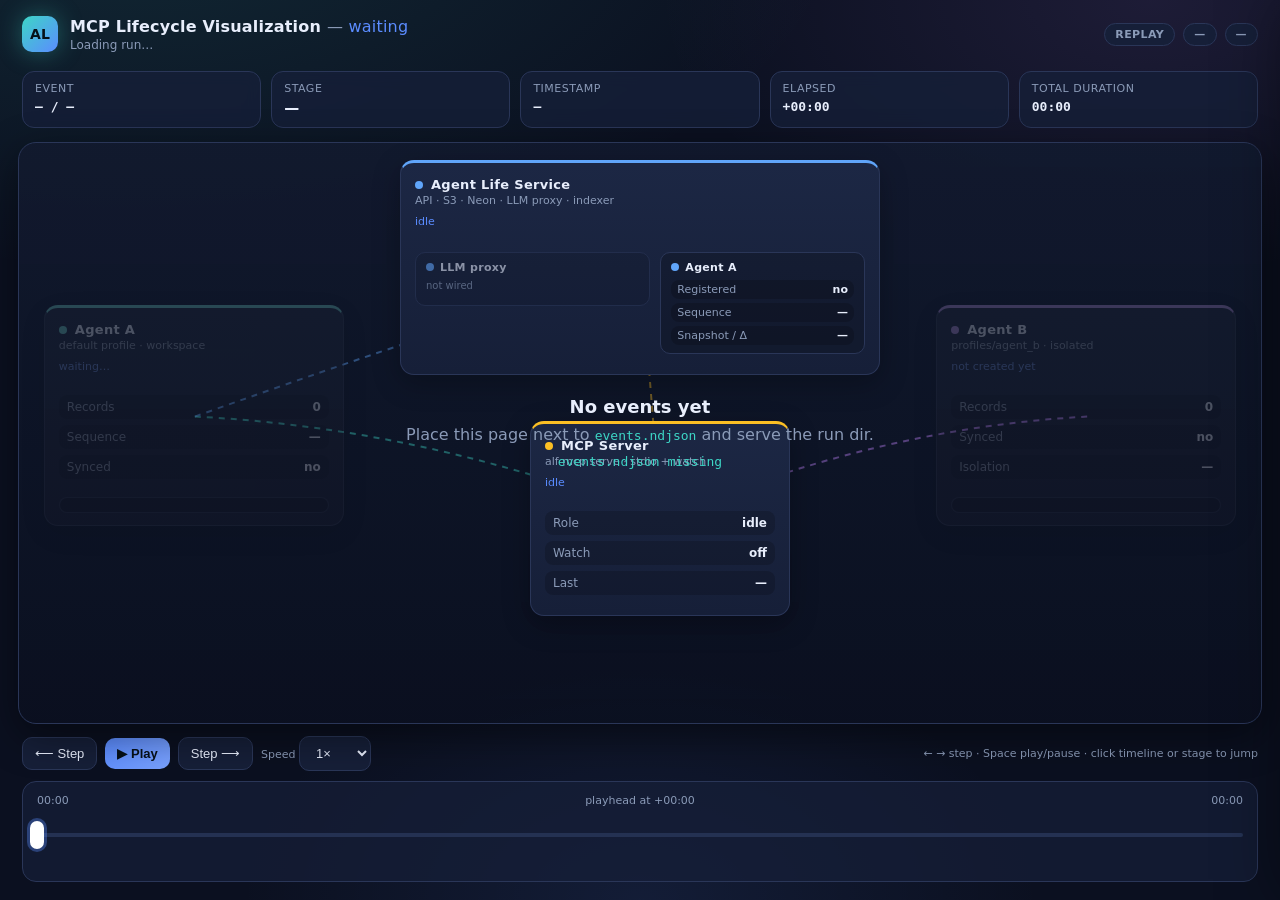
==== tests/lifecycle/viz/index.html @ 28480b3a "lifecycle test vizualization fixes" ====
<!DOCTYPE html>
<html lang="en">
<head>
<meta charset="utf-8" />
<meta name="viewport" content="width=device-width, initial-scale=1" />
<title>Agent Life — MCP Lifecycle Visualization</title>
<style>
  :root {
    --bg: #0b1020;
    --bg2: #121a2f;
    --panel: #161f38;
    --panel2: #1c2744;
    --border: #2a3658;
    --text: #e8eefc;
    --muted: #8b9bb8;
    --accent: #5b8cff;
    --agentA: #3dd6c6;
    --agentB: #c084fc;
    --mcp: #fbbf24;
    --service: #60a5fa;
    --pass: #34d399;
    --fail: #f87171;
    --skip: #94a3b8;
    --packet-register: #60a5fa;
    --packet-snapshot: #34d399;
    --packet-delta: #fbbf24;
    --packet-vault: #c084fc;
    --packet-watch: #3dd6c6;
    --packet-tool: #fb923c;
    --shadow: 0 12px 40px rgba(0,0,0,.45);
    --radius: 14px;
    font-family: "Inter", "Segoe UI", system-ui, -apple-system, sans-serif;
  }
  * { box-sizing: border-box; }
  html, body { margin: 0; height: 100%; background: var(--bg); color: var(--text); }
  body {
    display: grid;
    grid-template-rows: auto auto 1fr auto;
    min-height: 100vh;
    background:
      radial-gradient(1200px 600px at 10% -10%, rgba(61,214,198,.12), transparent 60%),
      radial-gradient(900px 500px at 90% 0%, rgba(192,132,252,.10), transparent 55%),
      radial-gradient(800px 500px at 50% 100%, rgba(91,140,255,.10), transparent 50%),
      var(--bg);
  }
  header {
    display: flex; align-items: center; justify-content: space-between; gap: 16px;
    padding: 16px 22px 8px; border-bottom: 1px solid transparent;
  }
  .brand { display: flex; align-items: center; gap: 12px; }
  .logo {
    width: 36px; height: 36px; border-radius: 10px;
    background: linear-gradient(135deg, var(--agentA), var(--accent));
    display: grid; place-items: center; font-weight: 800; color: #061018; font-size: 14px;
    box-shadow: 0 0 24px rgba(61,214,198,.35);
  }
  .brand h1 { margin: 0; font-size: 16px; font-weight: 650; letter-spacing: .2px; }
  .brand h1 .phase {
    font-weight: 500; color: var(--accent); margin-left: 6px;
  }
  .brand h1 .phase::before { content: "— "; color: var(--muted); font-weight: 400; }
  .brand p { margin: 2px 0 0; color: var(--muted); font-size: 12px; }
  .badges { display: flex; gap: 8px; align-items: center; flex-wrap: wrap; }
  .badge {
    font-size: 11px; font-weight: 600; letter-spacing: .4px; text-transform: uppercase;
    padding: 4px 10px; border-radius: 999px; border: 1px solid var(--border);
    background: var(--panel); color: var(--muted);
  }
  .badge.live { color: #061018; background: var(--pass); border-color: transparent; animation: pulse 1.4s infinite; }
  .badge.replay { color: var(--accent); border-color: rgba(91,140,255,.4); }
  @keyframes pulse { 0%,100%{ opacity:1 } 50%{ opacity:.55 } }

  .readout {
    display: grid; grid-template-columns: repeat(5, minmax(0,1fr)); gap: 10px;
    padding: 10px 22px 14px;
  }
  .stat {
    background: rgba(22,31,56,.85); border: 1px solid var(--border); border-radius: 12px;
    padding: 10px 12px; backdrop-filter: blur(8px);
  }
  .stat .k { color: var(--muted); font-size: 11px; text-transform: uppercase; letter-spacing: .5px; }
  .stat .v { margin-top: 4px; font-size: 15px; font-weight: 650; font-variant-numeric: tabular-nums; }
  .stat .v.mono { font-family: ui-monospace, SFMono-Regular, Menlo, monospace; font-size: 13px; }

  main {
    position: relative; margin: 0 18px; border: 1px solid var(--border); border-radius: 18px;
    background: linear-gradient(180deg, rgba(18,26,47,.9), rgba(11,16,32,.95));
    box-shadow: var(--shadow); overflow: hidden; min-height: 420px;
  }
  #stage {
    position: absolute; inset: 0; width: 100%; height: 100%;
  }
  .card {
    position: absolute; width: 260px; min-height: 168px; border-radius: var(--radius);
    background: linear-gradient(180deg, var(--panel2), var(--panel));
    border: 1px solid var(--border); padding: 14px 14px 12px; cursor: pointer;
    transition: transform .2s ease, box-shadow .2s ease, opacity .35s ease, border-color .2s;
    box-shadow: 0 8px 28px rgba(0,0,0,.28);
  }
  .card.wide { width: 300px; }
  .card.service-card { width: 480px; min-height: 180px; }
  .card:hover { transform: translateY(-2px); box-shadow: 0 14px 36px rgba(0,0,0,.4); }
  .card.active { border-color: rgba(255,255,255,.28); }
  .card.dim { opacity: .28; filter: grayscale(.4); pointer-events: none; }
  .card.born { opacity: 1; filter: none; pointer-events: auto; animation: birth .6s ease; }
  @keyframes birth {
    from { opacity: 0; transform: scale(.92) translateY(8px); }
    to { opacity: 1; transform: scale(1) translateY(0); }
  }
  .card h2 {
    margin: 0 0 2px; font-size: 13px; font-weight: 700; letter-spacing: .3px;
    display: flex; align-items: center; gap: 8px;
  }
  .dot { width: 8px; height: 8px; border-radius: 50%; display: inline-block; }
  .card .sub { color: var(--muted); font-size: 11px; margin-bottom: 8px; }
  .card .activity {
    font-size: 11px; color: var(--accent); min-height: 2.4em; margin-bottom: 8px;
    line-height: 1.3;
  }
  .metrics { display: grid; gap: 6px; }
  .metric {
    display: flex; justify-content: space-between; gap: 8px;
    font-size: 12px; padding: 5px 8px; border-radius: 8px; background: rgba(0,0,0,.18);
  }
  .metric span:first-child { color: var(--muted); }
  .metric span:last-child { font-weight: 650; font-variant-numeric: tabular-nums; }
  .chips { display: flex; flex-wrap: wrap; gap: 4px; margin-top: 8px; }
  .chip {
    font-size: 10px; padding: 2px 7px; border-radius: 999px;
    background: rgba(255,255,255,.06); color: var(--muted); border: 1px solid var(--border);
    max-width: 100%; overflow: hidden; text-overflow: ellipsis; white-space: nowrap;
  }
  .ws-tree {
    margin-top: 10px; padding: 8px 8px 6px; border-radius: 10px;
    background: rgba(0,0,0,.22); border: 1px solid rgba(42,54,88,.8);
    font-family: ui-monospace, SFMono-Regular, Menlo, monospace;
    font-size: 10.5px; line-height: 1.45; color: var(--muted);
  }
  .ws-tree .ws-title {
    font-family: inherit; font-size: 10px; text-transform: uppercase;
    letter-spacing: .4px; color: var(--muted); margin-bottom: 4px;
    font-weight: 650;
  }
  .ws-row {
    display: flex; align-items: baseline; gap: 6px; padding: 1px 4px;
    border-radius: 4px; white-space: nowrap; overflow: hidden;
  }
  .ws-row .glyph { color: #5a6a8a; flex: 0 0 auto; }
  .ws-row .path { overflow: hidden; text-overflow: ellipsis; }
  .ws-row.hot {
    background: rgba(251,191,36,.14); color: #fde68a;
    animation: mutPulse 1.1s ease;
  }
  .ws-row.hot .glyph { color: #fbbf24; }
  .ws-row .mut {
    margin-left: auto; flex: 0 0 auto; font-size: 9px; font-weight: 700;
    color: #fbbf24; text-transform: uppercase; letter-spacing: .3px;
  }
  @keyframes mutPulse {
    0% { background: rgba(251,191,36,.35); }
    100% { background: rgba(251,191,36,.14); }
  }
  .agent-panels { display: grid; gap: 8px; grid-template-columns: 1fr; }
  .agent-panels.two { grid-template-columns: 1fr 1fr; }
  .agent-panel {
    padding: 8px 10px; border-radius: 10px; background: rgba(0,0,0,.2);
    border: 1px solid var(--border);
  }
  .agent-panel.hidden { display: none; }
  .agent-panel h3 {
    margin: 0 0 6px; font-size: 11px; font-weight: 700; letter-spacing: .3px;
    display: flex; align-items: center; gap: 6px;
  }
  .agent-panel.a h3 .dot { background: var(--agentA); }
  .agent-panel.b h3 .dot { background: var(--agentB); }
  .agent-panel .panel-metrics { display: grid; gap: 4px; }
  .agent-panel .panel-metrics .metric { padding: 3px 6px; font-size: 11px; }

  .service-body {
    display: grid;
    grid-template-columns: minmax(0, 1.15fr) minmax(0, 1fr);
    gap: 10px;
    margin-top: 10px;
    align-items: start;
  }
  .service-body .llm-proxy { margin-top: 0; min-width: 0; }
  .service-body .agent-panels { margin-top: 0; min-width: 0; }

  /* Layout: Service top-center · MCP center · Agent A left · Agent B right
     Use calc() centering (not transform) so hover/birth animations stay intact. */
  #service {
    left: calc(50% - 240px); top: 3%;
    border-top: 3px solid var(--service);
  }
  #mcp {
    left: calc(50% - 110px); top: 48%;
    border-top: 3px solid var(--mcp);
  }
  #agentA { left: 2%; top: 28%; border-top: 3px solid var(--agentA); }
  #agentB { right: 2%; top: 28%; border-top: 3px solid var(--agentB); }
  #agentA .dot { background: var(--agentA); }
  #mcp .dot { background: var(--mcp); }
  #service .dot { background: var(--service); }
  #agentB .dot { background: var(--agentB); }

  .edge-label {
    position: absolute; z-index: 4; pointer-events: none;
    transform: translate(-50%, -50%);
    max-width: 260px; text-align: left;
    padding: 6px 9px; border-radius: 8px;
    background: rgba(12,18,34,.92); border: 1px solid var(--border);
    font-size: 10px; line-height: 1.3; color: var(--muted);
    opacity: 0; transition: opacity .2s ease;
    backdrop-filter: blur(6px);
  }
  .edge-label.visible { opacity: 1; }
  .edge-label .route {
    display: block; font-weight: 700; color: var(--text); letter-spacing: .2px;
    margin-bottom: 2px; text-align: center;
  }
  .edge-label .msg { display: block; color: var(--accent); font-weight: 600; text-align: center; }
  .edge-label .snippet {
    display: block; margin-top: 5px; padding-top: 5px;
    border-top: 1px solid rgba(255,255,255,.08);
    color: #c5d0e6; font-weight: 500; font-size: 10px; line-height: 1.35;
    white-space: pre-wrap; word-break: break-word;
    max-height: 4.2em; overflow: hidden;
  }
  .edge-label.flash {
    animation: labelFlash .9s ease;
    border-color: rgba(91,140,255,.55);
  }
  .llm-proxy {
    padding: 8px 10px; border-radius: 10px;
    background: rgba(96,165,250,.08); border: 1px solid rgba(96,165,250,.35);
  }
  .llm-proxy.dim { opacity: .55; border-color: var(--border); background: rgba(0,0,0,.18); }
  .llm-proxy.hot {
    border-color: rgba(96,165,250,.7);
    box-shadow: 0 0 0 1px rgba(96,165,250,.2);
  }
  .llm-proxy h3 {
    margin: 0 0 6px; font-size: 11px; font-weight: 700; letter-spacing: .3px;
    display: flex; align-items: center; gap: 6px;
  }
  .llm-proxy h3 .dot { background: #60a5fa; }
  .llm-proxy .llm-meta {
    font-size: 10px; color: var(--muted); margin-bottom: 6px;
    font-variant-numeric: tabular-nums;
  }
  .llm-bubble {
    font-size: 10.5px; line-height: 1.35; padding: 6px 8px; border-radius: 8px;
    margin-top: 5px; white-space: pre-wrap; word-break: break-word;
    max-height: 3.6em; overflow: hidden;
  }
  .llm-bubble.out {
    background: rgba(251,146,60,.12); border: 1px solid rgba(251,146,60,.35); color: #fdba74;
  }
  .llm-bubble.in {
    background: rgba(61,214,198,.1); border: 1px solid rgba(61,214,198,.35); color: #99f6e4;
  }
  .llm-bubble .who {
    display: block; font-size: 9px; font-weight: 700; letter-spacing: .3px;
    text-transform: uppercase; opacity: .85; margin-bottom: 2px;
  }
  @keyframes labelFlash {
    0% { box-shadow: 0 0 0 0 rgba(91,140,255,.0); }
    40% { box-shadow: 0 0 0 4px rgba(91,140,255,.25); }
    100% { box-shadow: 0 0 0 0 rgba(91,140,255,.0); }
  }

  .packet {
    position: absolute; z-index: 5; pointer-events: none;
    padding: 3px 8px; border-radius: 999px; font-size: 10px; font-weight: 700;
    letter-spacing: .3px; color: #061018; white-space: nowrap;
    box-shadow: 0 4px 16px rgba(0,0,0,.35);
    animation: fly linear forwards;
  }
  @keyframes fly {
    0% { opacity: 0; transform: translate(-50%,-50%) scale(.7); }
    12% { opacity: 1; transform: translate(-50%,-50%) scale(1); }
    88% { opacity: 1; }
    100% { opacity: 0; transform: translate(-50%,-50%) scale(.85); }
  }

  .event-toast {
    position: absolute; left: 50%; bottom: 16px; transform: translateX(-50%);
    max-width: min(720px, 90%); padding: 8px 14px; border-radius: 10px;
    background: rgba(12,18,34,.92); border: 1px solid var(--border);
    color: var(--muted); font-size: 12px; z-index: 6;
    backdrop-filter: blur(8px);
  }
  .event-toast strong { color: var(--text); }

  aside.drawer {
    position: fixed; top: 0; right: 0; width: min(420px, 100vw); height: 100vh;
    background: var(--bg2); border-left: 1px solid var(--border);
    transform: translateX(105%); transition: transform .28s ease; z-index: 40;
    display: flex; flex-direction: column; box-shadow: -20px 0 60px rgba(0,0,0,.4);
  }
  aside.drawer.open { transform: translateX(0); }
  .drawer header {
    padding: 16px 18px; border-bottom: 1px solid var(--border);
    display: flex; justify-content: space-between; align-items: center;
  }
  .drawer header h3 { margin: 0; font-size: 15px; }
  .drawer .body { padding: 14px 18px; overflow: auto; flex: 1; }
  .drawer pre, .drawer .block {
    background: rgba(0,0,0,.25); border: 1px solid var(--border); border-radius: 10px;
    padding: 10px 12px; font-size: 12px; white-space: pre-wrap; word-break: break-word;
    color: #c9d4ea; font-family: ui-monospace, SFMono-Regular, Menlo, monospace;
  }
  .drawer .section { margin-bottom: 16px; }
  .drawer .section h4 {
    margin: 0 0 8px; font-size: 11px; text-transform: uppercase; letter-spacing: .5px; color: var(--muted);
  }
  .icon-btn {
    background: transparent; border: 1px solid var(--border); color: var(--text);
    border-radius: 8px; width: 32px; height: 32px; cursor: pointer;
  }
  .icon-btn:hover { border-color: var(--accent); }

  footer.transport {
    padding: 12px 22px 18px; display: grid; gap: 10px;
  }
  .controls {
    display: flex; align-items: center; gap: 8px; flex-wrap: wrap;
  }
  .controls button, .controls select {
    background: var(--panel); color: var(--text); border: 1px solid var(--border);
    border-radius: 10px; padding: 8px 12px; font-size: 13px; cursor: pointer;
  }
  .controls button:hover { border-color: var(--accent); }
  .controls button.primary {
    background: linear-gradient(135deg, var(--accent), #7aa2ff); color: #061018;
    border: none; font-weight: 700;
  }
  .controls .spacer { flex: 1; }
  .timeline-wrap {
    background: rgba(22,31,56,.7); border: 1px solid var(--border); border-radius: 14px;
    padding: 12px 14px 10px;
  }
  .timeline-meta {
    display: flex; justify-content: space-between; color: var(--muted); font-size: 11px;
    margin-bottom: 8px; font-variant-numeric: tabular-nums;
  }
  .timeline {
    position: relative; height: 44px; user-select: none; cursor: pointer;
  }
  .timeline .track {
    position: absolute; left: 0; right: 0; top: 18px; height: 4px;
    background: #243152; border-radius: 999px; overflow: hidden;
  }
  .timeline .fill {
    height: 100%; width: 0%; background: linear-gradient(90deg, var(--agentA), var(--accent));
  }
  .timeline .ticks { position: absolute; inset: 0; }
  .timeline .tick {
    position: absolute; top: 14px; width: 2px; height: 12px; background: rgba(255,255,255,.18);
    transform: translateX(-1px);
  }
  .timeline .tick.stage {
    top: 8px; height: 24px; width: 3px; background: rgba(91,140,255,.55); border-radius: 2px;
  }
  .timeline .tick.pass { background: var(--pass); }
  .timeline .tick.fail { background: var(--fail); }
  .timeline .tick.skip { background: var(--skip); }
  .timeline .playhead {
    position: absolute; top: 6px; width: 14px; height: 28px; margin-left: -7px;
    border-radius: 7px; background: white; box-shadow: 0 0 0 3px rgba(91,140,255,.35);
    pointer-events: none;
  }
  .stage-rail {
    display: flex; gap: 4px; overflow-x: auto; padding-bottom: 2px;
  }
  .stage-pill {
    flex: 0 0 auto; font-size: 11px; padding: 4px 8px; border-radius: 8px;
    border: 1px solid var(--border); color: var(--muted); background: transparent; cursor: pointer;
  }
  .stage-pill.current { color: #061018; background: var(--accent); border-color: transparent; font-weight: 700; }
  .stage-pill.pass { border-color: rgba(52,211,153,.4); }
  .stage-pill.fail { border-color: rgba(248,113,113,.5); color: var(--fail); }
  .stage-pill.skip { opacity: .55; }
  .hint { color: var(--muted); font-size: 11px; }
  .empty {
    position: absolute; inset: 0; display: grid; place-items: center; color: var(--muted);
    text-align: center; padding: 24px; z-index: 2;
  }
  /* Author `display:grid` otherwise beats the UA [hidden] rule and the overlay sticks. */
  .empty[hidden] { display: none !important; }
  .empty code { color: var(--agentA); }
</style>
</head>
<body>
<header>
  <div class="brand">
    <div class="logo">AL</div>
    <div>
      <h1>MCP Lifecycle Visualization<span class="phase" id="titlePhase">waiting</span></h1>
      <p id="runMeta">Loading run…</p>
    </div>
  </div>
  <div class="badges">
    <span class="badge" id="modeBadge">REPLAY</span>
    <span class="badge" id="frameworkBadge">—</span>
    <span class="badge" id="tierBadge">—</span>
  </div>
</header>

<section class="readout" aria-label="Playback position">
  <div class="stat"><div class="k">Event</div><div class="v mono" id="statEvent">— / —</div></div>
  <div class="stat"><div class="k">Stage</div><div class="v" id="statStage">—</div></div>
  <div class="stat"><div class="k">Timestamp</div><div class="v mono" id="statTime">—</div></div>
  <div class="stat"><div class="k">Elapsed</div><div class="v mono" id="statElapsed">+00:00</div></div>
  <div class="stat"><div class="k">Total duration</div><div class="v mono" id="statTotal">00:00</div></div>
</section>

<main id="main">
  <div class="empty" id="emptyState">
    <div>
      <div style="font-size:18px;font-weight:650;color:var(--text);margin-bottom:8px">Waiting for events</div>
      Serve this run directory and open <code>visualization.html</code>:<br/>
      <code style="display:inline-block;margin-top:10px">python3 -m http.server</code>
    </div>
  </div>
  <svg id="stage" xmlns="http://www.w3.org/2000/svg"></svg>

  <div class="card wide dim" id="agentA" data-sub="agentA">
    <h2><span class="dot"></span>Agent A</h2>
    <div class="sub">default profile · workspace</div>
    <div class="activity" id="aActivity">waiting…</div>
    <div class="metrics">
      <div class="metric"><span>Records</span><span id="aRecords">0</span></div>
      <div class="metric"><span>Sequence</span><span id="aSeq">—</span></div>
      <div class="metric"><span>Synced</span><span id="aSynced">no</span></div>
    </div>
    <div class="chips" id="aChips"></div>
    <div class="ws-tree" id="aWs"></div>
  </div>

  <div class="card" id="mcp" data-sub="mcp">
    <h2><span class="dot"></span>MCP Server</h2>
    <div class="sub">alf mcp serve · stdio + watch</div>
    <div class="activity" id="mActivity">idle</div>
    <div class="metrics">
      <div class="metric"><span>Role</span><span id="mRole">idle</span></div>
      <div class="metric"><span>Watch</span><span id="mWatch">off</span></div>
      <div class="metric"><span>Last</span><span id="mLast">—</span></div>
    </div>
    <div class="chips" id="mChips"></div>
  </div>

  <div class="card service-card" id="service" data-sub="service">
    <h2><span class="dot"></span>Agent Life Service</h2>
    <div class="sub">API · S3 · Neon · LLM proxy · indexer</div>
    <div class="activity" id="sActivity">idle</div>
    <div class="service-body">
      <div class="llm-proxy dim" id="svcLlm">
        <h3><span class="dot"></span>LLM proxy</h3>
        <div class="llm-meta" id="sLlmMeta">not wired</div>
        <div id="sLlmPrompt" class="llm-bubble out" hidden></div>
        <div id="sLlmReply" class="llm-bubble in" hidden></div>
      </div>
      <div class="agent-panels">
        <div class="agent-panel a" id="svcPanelA">
          <h3><span class="dot"></span>Agent A</h3>
          <div class="panel-metrics">
            <div class="metric"><span>Registered</span><span id="sAReg">no</span></div>
            <div class="metric"><span>Sequence</span><span id="sASeq">—</span></div>
            <div class="metric"><span>Snapshot / Δ</span><span id="sASnap">—</span></div>
          </div>
        </div>
        <div class="agent-panel b hidden" id="svcPanelB">
          <h3><span class="dot"></span>Agent B</h3>
          <div class="panel-metrics">
            <div class="metric"><span>Registered</span><span id="sBReg">no</span></div>
            <div class="metric"><span>Sequence</span><span id="sBSeq">—</span></div>
            <div class="metric"><span>Snapshot / Δ</span><span id="sBSnap">—</span></div>
          </div>
        </div>
      </div>
    </div>
    <div class="chips" id="sChips"></div>
  </div>

  <div class="card wide dim" id="agentB" data-sub="agentB">
    <h2><span class="dot"></span>Agent B</h2>
    <div class="sub">profiles/agent_b · isolated</div>
    <div class="activity" id="bActivity">not created yet</div>
    <div class="metrics">
      <div class="metric"><span>Records</span><span id="bRecords">0</span></div>
      <div class="metric"><span>Synced</span><span id="bSynced">no</span></div>
      <div class="metric"><span>Isolation</span><span id="bIso">—</span></div>
    </div>
    <div class="chips" id="bChips"></div>
    <div class="ws-tree" id="bWs"></div>
  </div>

  <div class="edge-label" id="label-a-m" data-edge="a-m"></div>
  <div class="edge-label" id="label-b-m" data-edge="b-m"></div>
  <div class="edge-label" id="label-m-s" data-edge="m-s"></div>
  <div class="edge-label" id="label-a-s" data-edge="a-s"></div>

  <div class="event-toast" id="toast" hidden></div>
</main>

<aside class="drawer" id="drawer" aria-hidden="true">
  <header>
    <h3 id="drawerTitle">Details</h3>
    <button class="icon-btn" id="drawerClose" title="Close">✕</button>
  </header>
  <div class="body" id="drawerBody"></div>
</aside>

<footer class="transport">
  <div class="controls">
    <button id="btnBack" title="Previous event (←)">⟵ Step</button>
    <button class="primary" id="btnPlay" title="Play / Pause (Space)">▶ Play</button>
    <button id="btnFwd" title="Next event (→)">Step ⟶</button>
    <label class="hint">Speed
      <select id="speed">
        <option value="0.5">0.5×</option>
        <option value="1" selected>1×</option>
        <option value="2">2×</option>
        <option value="4">4×</option>
        <option value="8">8×</option>
      </select>
    </label>
    <div class="spacer"></div>
    <span class="hint">← → step · Space play/pause · click timeline or stage to jump</span>
  </div>
  <div class="timeline-wrap">
    <div class="timeline-meta">
      <span id="tlStart">00:00</span>
      <span id="tlPos">playhead at +00:00</span>
      <span id="tlEnd">00:00</span>
    </div>
    <div class="timeline" id="timeline" role="slider" aria-valuemin="0" aria-valuemax="0" aria-valuenow="0">
      <div class="track"><div class="fill" id="tlFill"></div></div>
      <div class="ticks" id="tlTicks"></div>
      <div class="playhead" id="tlHead"></div>
    </div>
    <div class="stage-rail" id="stageRail" style="margin-top:10px"></div>
  </div>
</footer>

<script>
(() => {
  const BAKED = window.__ALF_VIZ_DATA__ || null;

  const NODE_LABEL = {
    agentA: "Agent A", agentB: "Agent B", mcp: "MCP Server", service: "Service",
  };

  // Short “what this stage tests” copy for the title phase line.
  const STAGE_BLURB = {
    z01: "Z01 · Install probe + LLM wiring",
    z02: "Z02 · Seed marked memories in the real store",
    z03: "Z03 · alf check — mapping + lazy registration",
    z04: "Z04 · First sync — register + snapshot + parity",
    z05: "Z05 · Round-2 memories (append-shaped)",
    z06: "Z06 · Vault add / decrypt / list (key-file)",
    z07: "Z07 · Delta sync — round-2 + Layer-4 ciphertext",
    z08: "Z08 · Create second agent via framework CLI",
    z09: "Z09 · Discover + enable agent B",
    z10: "Z10 · Agent B sync — isolation both ways",
    z11: "Z11 · Vault B + cross-agent AEAD fail-closed",
    z12: "Z12 · Restore agent B — others byte-identical",
    z13: "Z13 · Idle re-sync / export determinism",
    z14: "Z14 · Curated in-place memory delta shapes",
    z15: "Z15 · MCP LLM gate — agent drives sync/vault",
    z16: "Z16 · Watch loop auto-sync → backend deltas",
  };

  const WS_DEFAULT_A = [
    { path: "config.yaml", kind: "file" },
    { path: "SOUL.md", kind: "file" },
    { path: "memories/MEMORY.md", kind: "file" },
    { path: "memories/USER.md", kind: "file" },
    { path: "state.db", kind: "db" },
    { path: "skills/", kind: "dir" },
  ];
  const WS_DEFAULT_B = [
    { path: "profiles/agent_b/", kind: "dir" },
    { path: "profiles/agent_b/config.yaml", kind: "file" },
    { path: "profiles/agent_b/memories/MEMORY.md", kind: "file" },
    { path: "profiles/agent_b/state.db", kind: "db" },
  ];

  const state0 = () => ({
    agentA: { born: false, records: 0, seq: null, synced: false, markers: [], vault: [],
              activity: "waiting…", turns: [], last_turn: null,
              workspace: WS_DEFAULT_A.map(x => ({ ...x })),
              mutations: [], root: "~/.hermes" },
    agentB: { born: false, records: 0, synced: false, markers: [], isolation: "—",
              activity: "not created yet",
              workspace: WS_DEFAULT_B.map(x => ({ ...x })),
              mutations: [], root: "profiles/agent_b" },
    mcp: { role: "idle", active: false, watch_sources: 0, last: "—", tools: [],
           activity: "idle" },
    service: {
      registered: false, latest_sequence: null, deltas: 0, snapshot: false,
      agent_id: null, activity: "idle", llm_proxy: false, agent_b_registered: false,
      llm: { phase: null, turn: null, of: null, type: null, marker: null,
             prompt: null, response: null },
      agents: {
        A: { registered: false, seq: null, snapshot: false, deltas: 0, id: null },
        B: { registered: false, seq: null, snapshot: false, deltas: 0, id: null, visible: false },
      },
    },
  });

  const S = {
    events: [],
    report: null,
    artifacts: {},
    index: -1,          // last applied event index (-1 = before first)
    playing: false,
    live: false,
    followLive: false,  // when true, new polled events snap the playhead to the tip
    speed: 1,
    timer: null,
    poll: null,
    runStartMs: null,
    runEndMs: null,
    subsystems: state0(),
    stageStatus: {},
    currentStage: "",
    stageTitles: {},    // stage_id → title from events/report
    edgeLabels: {},     // edgeId → { route, msg, snippet } currently shown
    llmClearTimer: null,
  };

  const LLM_CONTENT_MS = 10000; // drop bulky LLM text so the schematic stays readable

  const $ = (id) => document.getElementById(id);
  const els = {
    runMeta: $("runMeta"), titlePhase: $("titlePhase"),
    modeBadge: $("modeBadge"), frameworkBadge: $("frameworkBadge"),
    tierBadge: $("tierBadge"), empty: $("emptyState"), toast: $("toast"),
    stage: $("stage"), main: $("main"),
    statEvent: $("statEvent"), statStage: $("statStage"), statTime: $("statTime"),
    statElapsed: $("statElapsed"), statTotal: $("statTotal"),
    btnPlay: $("btnPlay"), btnBack: $("btnBack"), btnFwd: $("btnFwd"), speed: $("speed"),
    timeline: $("timeline"), tlFill: $("tlFill"), tlTicks: $("tlTicks"), tlHead: $("tlHead"),
    tlStart: $("tlStart"), tlEnd: $("tlEnd"), tlPos: $("tlPos"), stageRail: $("stageRail"),
    drawer: $("drawer"), drawerTitle: $("drawerTitle"), drawerBody: $("drawerBody"),
  };

  function parseTs(t) {
    if (!t) return null;
    const d = Date.parse(t);
    return Number.isFinite(d) ? d : null;
  }
  function fmtClock(ms) {
    if (ms == null || !Number.isFinite(ms)) return "—";
    return new Date(ms).toISOString().replace("T", " ").replace("Z", "Z").slice(0, 23) + "Z";
  }
  function fmtDur(ms) {
    if (ms == null || !Number.isFinite(ms) || ms < 0) return "00:00";
    const s = Math.floor(ms / 1000);
    const m = Math.floor(s / 60);
    const h = Math.floor(m / 60);
    const ss = String(s % 60).padStart(2, "0");
    const mm = String(m % 60).padStart(2, "0");
    return h > 0 ? `${h}:${mm}:${ss}` : `${mm}:${ss}`;
  }
  function fmtElapsed(ms) {
    return "+" + fmtDur(ms);
  }

  function cardCenter(id) {
    const el = $(id);
    const main = els.main.getBoundingClientRect();
    const r = el.getBoundingClientRect();
    return { x: r.left - main.left + r.width / 2, y: r.top - main.top + r.height / 2 };
  }

  function edgeIdFor(fromId, toId) {
    const pair = [fromId, toId].sort().join("|");
    if (pair === "agentA|mcp") return "a-m";
    if (pair === "agentB|mcp") return "b-m";
    if (pair === "mcp|service") return "m-s";
    if (pair === "agentA|service") return "a-s";
    return null;
  }

  function edgeMidpoint(fromId, toId) {
    const a = cardCenter(fromId), b = cardCenter(toId);
    // Match the quadratic control point used in drawEdges (bow toward center).
    const midX = (a.x + b.x) / 2;
    const midY = (a.y + b.y) / 2;
    // Pull label slightly off the chord so it sits on the curve.
    const dx = b.x - a.x, dy = b.y - a.y;
    const len = Math.hypot(dx, dy) || 1;
    const nx = -dy / len, ny = dx / len;
    // Prefer labels toward the visual center of the canvas.
    const cx = els.main.clientWidth / 2, cy = els.main.clientHeight / 2;
    const toward = ((cx - midX) * nx + (cy - midY) * ny) >= 0 ? 1 : -1;
    return { x: midX + nx * 18 * toward, y: midY + ny * 18 * toward };
  }

  function clipText(s, n) {
    if (!s) return "";
    const t = String(s).replace(/\s+/g, " ").trim();
    return t.length <= n ? t : t.slice(0, n - 1) + "…";
  }

  function cancelLlmContentClear() {
    if (S.llmClearTimer) {
      clearTimeout(S.llmClearTimer);
      S.llmClearTimer = null;
    }
  }

  function clearLlmAnnotationContent() {
    cancelLlmContentClear();
    // Strip conversation blobs from edges; drop whole label if it was an LLM hop.
    for (const [edgeId, data] of Object.entries({ ...S.edgeLabels })) {
      const isLlm = !!(data.snippet) || /^LLM\b/i.test(data.msg || "");
      if (!isLlm) continue;
      delete S.edgeLabels[edgeId];
      const el = document.getElementById("label-" + edgeId);
      if (el) {
        el.classList.remove("visible", "flash");
        el.innerHTML = "";
      }
    }
    const llm = S.subsystems.service.llm;
    if (llm && (llm.prompt || llm.response)) {
      llm.prompt = null;
      llm.response = null;
      // Keep meta (wired / last turn type) — only the bulky bubbles go away.
      renderLlmProxyPanel();
    }
  }

  function scheduleLlmContentClear() {
    cancelLlmContentClear();
    S.llmClearTimer = setTimeout(clearLlmAnnotationContent, LLM_CONTENT_MS);
  }

  function setEdgeLabel(edgeId, route, msg, flash, snippet) {
    const el = document.getElementById("label-" + edgeId);
    if (!el) return;
    S.edgeLabels[edgeId] = { route, msg, snippet: snippet || "" };
    let html = `<span class="route">${escapeHtml(route)}</span><span class="msg">${escapeHtml(msg)}</span>`;
    if (snippet) html += `<span class="snippet">${escapeHtml(snippet)}</span>`;
    el.innerHTML = html;
    el.classList.add("visible");
    if (flash) {
      el.classList.remove("flash");
      void el.offsetWidth;
      el.classList.add("flash");
    }
    if (snippet || /^LLM\b/i.test(msg || "")) scheduleLlmContentClear();
  }

  function clearEdgeLabels() {
    cancelLlmContentClear();
    S.edgeLabels = {};
    document.querySelectorAll(".edge-label").forEach(el => {
      el.classList.remove("visible", "flash");
      el.innerHTML = "";
    });
  }

  function positionEdgeLabels() {
    for (const [edgeId, data] of Object.entries(S.edgeLabels)) {
      const el = document.getElementById("label-" + edgeId);
      if (!el || !data) continue;
      const ends = {
        "a-m": ["agentA", "mcp"],
        "b-m": ["agentB", "mcp"],
        "m-s": ["mcp", "service"],
        "a-s": ["agentA", "service"],
      }[edgeId];
      if (!ends) continue;
      const mid = edgeMidpoint(ends[0], ends[1]);
      // Nudge LLM labels slightly toward open space so the taller bubble fits.
      const dy = edgeId === "a-s" ? -18 : 0;
      el.style.left = mid.x + "px";
      el.style.top = (mid.y + dy) + "px";
    }
  }

  function annotateHop(fromId, toId, msg, flash, snippet) {
    const edgeId = edgeIdFor(fromId, toId);
    if (!edgeId) return;
    const isLlm = !!(snippet) || /^LLM\b/i.test(msg || "");
    // Non-LLM hops shouldn't leave a stale LLM blob on a-s forever.
    if (!isLlm) {
      for (const [id, data] of Object.entries({ ...S.edgeLabels })) {
        if (data.snippet || /^LLM\b/i.test(data.msg || "")) {
          delete S.edgeLabels[id];
          const el = document.getElementById("label-" + id);
          if (el) {
            el.classList.remove("visible", "flash");
            el.innerHTML = "";
          }
        }
      }
      const llm = S.subsystems.service.llm;
      if (llm && (llm.prompt || llm.response)) {
        cancelLlmContentClear();
        llm.prompt = null;
        llm.response = null;
        renderLlmProxyPanel();
      }
    }
    const src = NODE_LABEL[fromId] || fromId;
    const dst = NODE_LABEL[toId] || toId;
    setEdgeLabel(edgeId, `${src} → ${dst}`, msg, flash, snippet);
    positionEdgeLabels();
  }

  function stageBlurb(stageId) {
    if (!stageId) return "waiting";
    const sid = String(stageId).toLowerCase();
    if (STAGE_BLURB[sid]) return STAGE_BLURB[sid];
    const title = S.stageTitles[sid]
      || (S.report?.stages || []).find(s => s.stage_id === sid)?.title
      || sid;
    return `${sid.toUpperCase()} · ${title}`;
  }

  function updateTitlePhase(stageId) {
    if (!els.titlePhase) return;
    els.titlePhase.textContent = stageBlurb(stageId);
  }

  function drawEdges() {
    const svg = els.stage;
    const w = els.main.clientWidth, h = els.main.clientHeight;
    svg.setAttribute("viewBox", `0 0 ${w} ${h}`);
    const a = cardCenter("agentA"), m = cardCenter("mcp"),
          s = cardCenter("service"), b = cardCenter("agentB");
    // Curves bow toward the open space so labels stay readable.
    // a-s is the direct Agent A ↔ Service (LLM proxy) path used in Z02.
    const paths = [
      ["a-m", a, m, "#3dd6c6", 0, -40],
      ["b-m", b, m, "#c084fc", 0, -40],
      ["m-s", m, s, "#fbbf24", 0, 0],
      ["a-s", a, s, "#60a5fa", 40, -20],
    ];
    svg.innerHTML = paths.map(([id, p1, p2, color, cdx, cdy]) => {
      const midX = (p1.x + p2.x) / 2 + cdx;
      const midY = (p1.y + p2.y) / 2 + cdy;
      return `<path id="edge-${id}" d="M ${p1.x} ${p1.y} Q ${midX} ${midY} ${p2.x} ${p2.y}"
        fill="none" stroke="${color}" stroke-width="2" stroke-opacity="0.4"
        stroke-dasharray="6 6"/>`;
    }).join("");
    positionEdgeLabels();
  }

  function spawnPacket(fromId, toId, label, color, durationMs, snippet) {
    annotateHop(fromId, toId, label, true, snippet);
    const a = cardCenter(fromId), b = cardCenter(toId);
    const el = document.createElement("div");
    el.className = "packet";
    el.textContent = label;
    el.style.background = color;
    el.style.left = a.x + "px";
    el.style.top = a.y + "px";
    const dx = b.x - a.x, dy = b.y - a.y;
    el.animate([
      { transform: "translate(-50%,-50%)", offset: 0 },
      { transform: `translate(calc(-50% + ${dx * 0.5}px), calc(-50% + ${dy * 0.5 - 20}px))`, offset: 0.5 },
      { transform: `translate(calc(-50% + ${dx}px), calc(-50% + ${dy}px))`, offset: 1 },
    ], { duration: durationMs, easing: "ease-in-out", fill: "forwards" });
    els.main.appendChild(el);
    setTimeout(() => el.remove(), durationMs + 40);
  }

  function llmSnippetFrom(ev) {
    const patch = ev.patch || {};
    const llm = patch.llm || {};
    const lt = patch.last_turn || {};
    const data = ev.data || {};
    if (llm.prompt || llm.response) {
      if (llm.phase === "response" || llm.response) return clipText(llm.response || llm.prompt, 140);
      return clipText(llm.prompt, 140);
    }
    if (lt.prompt || lt.response) {
      if (lt.phase === "response" || lt.response) return clipText(lt.response || lt.prompt, 140);
      return clipText(lt.prompt, 140);
    }
    if (data.prompt) return clipText(data.prompt, 140);
    if (data.response) return clipText(data.response, 140);
    return "";
  }

  function llmLabelFrom(ev, fallback) {
    const patch = ev.patch || {};
    const llm = patch.llm || {};
    const lt = patch.last_turn || {};
    const data = ev.data || {};
    const typ = llm.type || lt.type || data.type || "";
    const n = llm.turn || lt.n || data.turn;
    const of = llm.of || lt.of || data.of;
    const marker = llm.marker || lt.marker || data.marker || "";
    const phase = llm.phase || lt.phase || (data.response ? "response" : (data.prompt ? "prompt" : ""));
    const head = phase === "response" ? "LLM reply" : "LLM prompt";
    const bits = [head];
    if (typ) bits.push(typ);
    if (n != null && of != null) bits.push(`${n}/${of}`);
    else if (n != null) bits.push(`#${n}`);
    if (marker) bits.push(marker);
    return bits.length > 1 ? bits.join(" · ") : (fallback || head);
  }

  function packetFor(ev) {
    const patch = ev.patch || {};
    const kind = patch.packet || "";
    const snip = llmSnippetFrom(ev);
    const map = {
      snapshot: { from: "mcp", to: "service", label: "PUT snapshot", color: "var(--packet-snapshot)" },
      delta: { from: "mcp", to: "service", label: "PUT delta", color: "var(--packet-delta)" },
      "watch-delta": { from: "agentA", to: "mcp", label: "watch Δ", color: "var(--packet-watch)", next: { from: "mcp", to: "service", label: "auto sync", color: "var(--packet-delta)" } },
      "tool-call": { from: "agentA", to: "mcp", label: "mcp_alf_*", color: "var(--packet-tool)", next: { from: "mcp", to: "service", label: "sync", color: "var(--packet-snapshot)" } },
      "mcp-sync": { from: "mcp", to: "service", label: "MCP sync", color: "var(--packet-tool)" },
      register: { from: "mcp", to: "service", label: "POST /agents", color: "var(--packet-register)" },
      "llm-prompt": {
        from: "agentA", to: "service",
        label: llmLabelFrom(ev, "LLM prompt"),
        color: "var(--packet-tool)",
        snippet: snip,
      },
      "llm-response": {
        from: "service", to: "agentA",
        label: llmLabelFrom(ev, "LLM reply"),
        color: "var(--packet-watch)",
        snippet: snip,
      },
    };
    if (kind && map[kind]) return map[kind];
    if (ev.kind === "flow") {
      const a = (ev.arrows || "").toLowerCase();
      if (a.includes("watch")) return map["watch-delta"];
      if (a.includes("mcp_alf") || a.includes("mcp serve")) return map["tool-call"];
      if (a.includes("llm proxy") || a.includes("prompts")) return map["llm-prompt"];
      if (a.includes("snapshot") || a.includes("post /v1/agents")) return map.snapshot;
      if (a.includes("delta")) return map.delta;
      if (a.includes("alf sync")) return { from: "agentA", to: "mcp", label: "alf sync", color: "var(--packet-delta)", next: { from: "mcp", to: "service", label: "upload", color: "var(--packet-snapshot)" } };
    }
    if (ev.kind === "data" && /llm prompt/i.test(ev.label || "")) {
      return {
        from: "agentA", to: "service",
        label: llmLabelFrom(ev, "LLM prompt"),
        color: "var(--packet-tool)",
        snippet: snip,
      };
    }
    if (ev.kind === "data" && /llm response/i.test(ev.label || "")) {
      return {
        from: "service", to: "agentA",
        label: llmLabelFrom(ev, "LLM reply"),
        color: "var(--packet-watch)",
        snippet: snip,
      };
    }
    if (ev.kind === "state" && ev.subsystem === "agentB" && patch.born) {
      return null;
    }
    if (ev.kind === "state" && ev.subsystem === "service" && patch.registered) {
      return map.register;
    }
    return null;
  }

  function mergePatch(target, patch) {
    for (const [k, v] of Object.entries(patch || {})) {
      if (v && typeof v === "object" && !Array.isArray(v) && typeof target[k] === "object" && target[k]) {
        mergePatch(target[k], v);
      } else {
        target[k] = v;
      }
    }
  }

  function recompute(uptoInclusive) {
    S.subsystems = state0();
    S.stageStatus = {};
    S.currentStage = "";
    clearEdgeLabels();
    for (let i = 0; i <= uptoInclusive; i++) {
      applyEvent(S.events[i], false);
    }
    // After a seek/rewind, show the most recent hop(s) on the connectors
    // without replaying every packet animation.
    let lastPkt = null;
    for (let i = uptoInclusive; i >= 0; i--) {
      const pkt = packetFor(S.events[i]);
      if (pkt) {
        lastPkt = pkt;
        annotateHop(pkt.from, pkt.to, pkt.label, false, pkt.snippet);
        if (pkt.next) annotateHop(pkt.next.from, pkt.next.to, pkt.next.label, false, pkt.next.snippet);
        break;
      }
    }
    // Don't leave Z02 conversation text stuck on the Service card after later stages.
    const onLlm = !!(lastPkt && (lastPkt.snippet || /^LLM\b/i.test(lastPkt.label || "")));
    if (!onLlm) {
      cancelLlmContentClear();
      const llm = S.subsystems.service.llm;
      if (llm) { llm.prompt = null; llm.response = null; }
    }
    renderSubsystems();
    updateTitlePhase(S.currentStage);
    if (onLlm) scheduleLlmContentClear();
  }

  function applyEvent(ev, animate) {
    if (!ev) return;
    if (ev.stage_id) S.currentStage = ev.stage_id;
    if (ev.kind === "stage_start") {
      if (ev.stage_id && ev.title) S.stageTitles[ev.stage_id] = ev.title;
      updateTitlePhase(ev.stage_id || S.currentStage);
    }
    if (ev.kind === "stage_end") {
      S.stageStatus[ev.stage_id || S.currentStage] = ev.status || "PASS";
    }
    if (ev.kind === "state" && ev.subsystem) {
      const sub = S.subsystems[ev.subsystem];
      if (sub) mergePatch(sub, ev.patch || {});
      // Keep Service per-agent panels in sync with top-level registration fields.
      if (ev.subsystem === "service") {
        const p = ev.patch || {};
        const agents = S.subsystems.service.agents || (S.subsystems.service.agents = { A: {}, B: {} });
        if (!agents.A) agents.A = {};
        if (!agents.B) agents.B = {};
        if (p.registered != null) agents.A.registered = p.registered;
        if (p.agent_id) agents.A.id = p.agent_id;
        if (p.latest_sequence != null) agents.A.seq = p.latest_sequence;
        if (p.snapshot != null) agents.A.snapshot = p.snapshot;
        if (p.deltas != null) agents.A.deltas = p.deltas;
        if (p.agent_b_registered) {
          agents.B.visible = true;
          agents.B.registered = true;
          if (p.packet === "snapshot") agents.B.snapshot = true;
        }
        if (p.agents) mergePatch(agents, p.agents);
      }
      // Mirror Agent A turn text into the Service LLM proxy panel when the
      // service patch didn't carry an explicit llm blob (older / backfilled runs).
      if (ev.subsystem === "agentA") {
        const lt = (ev.patch || {}).last_turn;
        if (lt && (lt.prompt || lt.response)) {
          const svc = S.subsystems.service;
          svc.llm_proxy = true;
          mergePatch(svc.llm || (svc.llm = {}), {
            phase: lt.phase || (lt.response ? "response" : "prompt"),
            turn: lt.n, of: lt.of, type: lt.type, marker: lt.marker,
            prompt: lt.prompt || null,
            response: lt.response || null,
          });
        }
      }
      if (animate) {
        const pkt = packetFor(ev);
        if (pkt) {
          const dur = 900 / S.speed;
          spawnPacket(pkt.from, pkt.to, pkt.label, pkt.color, dur, pkt.snippet);
          if (pkt.next) setTimeout(() => spawnPacket(pkt.next.from, pkt.next.to, pkt.next.label, pkt.next.color, dur, pkt.next.snippet), dur * 0.55);
        }
      }
    }
    if (ev.kind === "data" && /llm/i.test(ev.label || "")) {
      const d = ev.data || {};
      const svc = S.subsystems.service;
      svc.llm_proxy = true;
      mergePatch(svc.llm || (svc.llm = {}), {
        phase: d.response ? "response" : "prompt",
        turn: d.turn, of: d.of, type: d.type, marker: d.marker,
        prompt: d.prompt || (svc.llm && svc.llm.prompt) || null,
        response: d.response || null,
      });
      if (animate) {
        const pkt = packetFor(ev);
        if (pkt) {
          const dur = 900 / S.speed;
          spawnPacket(pkt.from, pkt.to, pkt.label, pkt.color, dur, pkt.snippet);
        }
      }
    }
    if (ev.kind === "flow" && animate) {
      const pkt = packetFor(ev);
      if (pkt) {
        const dur = 900 / S.speed;
        spawnPacket(pkt.from, pkt.to, pkt.label, pkt.color, dur, pkt.snippet);
        if (pkt.next) setTimeout(() => spawnPacket(pkt.next.from, pkt.next.to, pkt.next.label, pkt.next.color, dur, pkt.next.snippet), dur * 0.55);
      }
    }
    if (ev.kind === "run_start") {
      els.frameworkBadge.textContent = ev.framework || "—";
      els.tierBadge.textContent = ev.tier || "—";
      els.runMeta.textContent = `${ev.framework || "run"} · ${ev.alf_version || ""} · ${ev.tier || ""}`;
    }
  }

  function matchMutation(path, muts) {
    if (muts.has(path)) return muts.get(path);
    // Prefix / suffix soft-match so "state/<id>/.alf-vault-key" still lights a row.
    for (const [mp, m] of muts) {
      if (path.endsWith(mp) || mp.endsWith(path) || path.includes(mp) || mp.includes(path)) return m;
    }
    return null;
  }

  function renderWorkspace(elId, agent) {
    const el = $(elId);
    if (!el) return;
    const root = agent.root || "workspace";
    const files = [...(agent.workspace || [])];
    const mutList = agent.mutations || [];
    const muts = new Map(mutList.map(m => [m.path, m]));
    const seen = new Set(files.map(f => f.path));
    for (const m of mutList) {
      if (m.path && !seen.has(m.path) && ![...seen].some(p => matchMutation(p, new Map([[m.path, m]])))) {
        const kind = String(m.path).endsWith(".db") ? "db" : (String(m.path).endsWith("/") ? "dir" : "file");
        files.push({ path: m.path, kind });
        seen.add(m.path);
      }
    }
    const rows = files.map(f => {
      const mut = matchMutation(f.path, muts);
      const glyph = f.kind === "dir" ? "📁" : (f.kind === "db" ? "🗄" : "📄");
      const hot = mut ? " hot" : "";
      const tag = mut ? `<span class="mut">${escapeHtml(mut.op || "write")}</span>` : "";
      return `<div class="ws-row${hot}" title="${escapeHtml(mut?.note || f.path)}">` +
             `<span class="glyph">${glyph}</span>` +
             `<span class="path">${escapeHtml(f.path)}</span>${tag}</div>`;
    }).join("");
    el.innerHTML = `<div class="ws-title">${escapeHtml(root)}</div>${rows ||
      `<div class="ws-row"><span class="path">(empty)</span></div>`}`;
  }

  function renderSubsystems() {
    const A = S.subsystems.agentA, B = S.subsystems.agentB, M = S.subsystems.mcp, Sv = S.subsystems.service;
    const aCard = $("agentA"), bCard = $("agentB");
    aCard.classList.toggle("dim", !A.born);
    aCard.classList.toggle("born", !!A.born);
    bCard.classList.toggle("dim", !B.born);
    bCard.classList.toggle("born", !!B.born);
    $("aActivity").textContent = A.activity || (A.born ? "ready" : "waiting…");
    $("aRecords").textContent = A.records ?? 0;
    $("aSeq").textContent = A.seq == null ? "—" : A.seq;
    $("aSynced").textContent = A.synced ? "yes" : "no";
    $("aChips").innerHTML = (A.markers || []).slice(0, 4).map(m => `<span class="chip">${m}</span>`).join("");
    renderWorkspace("aWs", A);
    $("bActivity").textContent = B.activity || (B.born ? "ready" : "not created yet");
    $("bRecords").textContent = B.records ?? 0;
    $("bSynced").textContent = B.synced ? "yes" : "no";
    $("bIso").textContent = B.isolation || "—";
    $("bChips").innerHTML = (B.markers || []).slice(0, 4).map(m => `<span class="chip">${m}</span>`).join("");
    renderWorkspace("bWs", B);
    $("mActivity").textContent = M.activity || M.role || "idle";
    $("mRole").textContent = M.role || "idle";
    $("mWatch").textContent = M.active ? `on (${M.watch_sources || 0})` : "off";
    $("mLast").textContent = M.last || "—";
    $("mChips").innerHTML = (M.tools || []).slice(0, 3).map(t => `<span class="chip">${t}</span>`).join("");

    // Service per-agent panels
    const aP = (Sv.agents && Sv.agents.A) || {};
    const bP = (Sv.agents && Sv.agents.B) || {};
    $("sActivity").textContent = Sv.activity || (Sv.llm_proxy ? "LLM proxy ready" : "idle");
    $("sAReg").textContent = (aP.registered || Sv.registered) ? "yes" : "no";
    $("sASeq").textContent = (aP.seq != null ? aP.seq : Sv.latest_sequence) ?? "—";
    const aSnap = aP.snapshot || Sv.snapshot;
    const aDeltas = aP.deltas != null ? aP.deltas : (Sv.deltas ?? 0);
    $("sASnap").textContent = aSnap ? `snap + ${aDeltas}Δ` : (aDeltas ? `${aDeltas}Δ` : "—");
    const showB = !!(bP.visible || Sv.agent_b_registered || B.born);
    $("svcPanelB").classList.toggle("hidden", !showB);
    document.querySelector(".agent-panels")?.classList.toggle("two", showB);
    $("sBReg").textContent = (bP.registered || Sv.agent_b_registered) ? "yes" : "no";
    $("sBSeq").textContent = bP.seq != null ? bP.seq : "—";
    $("sBSnap").textContent = bP.snapshot ? `snap + ${bP.deltas || 0}Δ` : (bP.deltas ? `${bP.deltas}Δ` : "—");

    // LLM proxy panel — conversation content lives here, not only on the edge.
    renderLlmProxyPanel();

    const schips = [];
    if (aP.id || Sv.agent_id) schips.push(`A ${(aP.id || Sv.agent_id || "").toString().slice(0, 8)}…`);
    if (showB && bP.id) schips.push(`B ${String(bP.id).slice(0, 8)}…`);
    $("sChips").innerHTML = schips.map(t => `<span class="chip">${t}</span>`).join("");
    renderStageRail();
  }

  function renderLlmProxyPanel() {
    const Sv = S.subsystems.service;
    const llmBox = $("svcLlm");
    const llm = Sv.llm || {};
    const hasLlm = !!(Sv.llm_proxy || llm.prompt || llm.response || llm.phase || llm.type);
    llmBox.classList.toggle("dim", !hasLlm);
    llmBox.classList.toggle("hot", !!(llm.prompt || llm.response));
    const metaBits = [];
    if (!hasLlm) metaBits.push("not wired");
    else {
      if (llm.type) metaBits.push(llm.type);
      if (llm.turn != null) metaBits.push(`turn ${llm.turn}${llm.of != null ? "/" + llm.of : ""}`);
      if (llm.marker) metaBits.push(llm.marker);
      if (llm.prompt || llm.response) metaBits.push(llm.phase || "live");
      else if (Sv.llm_proxy) metaBits.push("ready");
      if (!metaBits.length) metaBits.push("ready");
    }
    $("sLlmMeta").textContent = metaBits.join(" · ");
    const promptEl = $("sLlmPrompt");
    const replyEl = $("sLlmReply");
    if (llm.prompt) {
      promptEl.hidden = false;
      promptEl.innerHTML = `<span class="who">prompt → proxy</span>${escapeHtml(clipText(llm.prompt, 220))}`;
    } else {
      promptEl.hidden = true;
      promptEl.innerHTML = "";
    }
    if (llm.response) {
      replyEl.hidden = false;
      replyEl.innerHTML = `<span class="who">reply ← proxy</span>${escapeHtml(clipText(llm.response, 220))}`;
    } else {
      replyEl.hidden = true;
      replyEl.innerHTML = "";
    }
    if (llm.prompt || llm.response) scheduleLlmContentClear();
  }

  function renderStageRail() {
    const stages = [];
    const seen = new Set();
    for (const ev of S.events) {
      if (ev.kind === "stage_start" && ev.stage_id && !seen.has(ev.stage_id)) {
        seen.add(ev.stage_id);
        stages.push({ id: ev.stage_id, title: ev.title || ev.stage_id });
      }
    }
    if (!stages.length && S.report?.stages) {
      for (const s of S.report.stages) stages.push({ id: s.stage_id, title: s.title });
    }
    els.stageRail.innerHTML = stages.map(s => {
      const st = (S.stageStatus[s.id] || (S.report?.stages || []).find(x => x.stage_id === s.id)?.status || "").toLowerCase();
      const cur = S.currentStage === s.id ? " current" : "";
      return `<button class="stage-pill ${st}${cur}" data-stage="${s.id}">${s.id.toUpperCase()}</button>`;
    }).join("");
  }

  function renderTimeline() {
    const n = S.events.length;
    const start = S.runStartMs, end = S.runEndMs || start;
    const span = Math.max(1, (end || 0) - (start || 0));
    els.tlStart.textContent = "0:00";
    els.tlEnd.textContent = fmtDur(span);
    els.statTotal.textContent = fmtDur(span);
    els.timeline.setAttribute("aria-valuemax", String(Math.max(0, n - 1)));

    const ticks = [];
    for (let i = 0; i < n; i++) {
      const ev = S.events[i];
      const t = parseTs(ev.t);
      const pct = start != null && t != null ? ((t - start) / span) * 100 : (n <= 1 ? 0 : (i / (n - 1)) * 100);
      let cls = "tick";
      if (ev.kind === "stage_start") cls += " stage";
      if (ev.kind === "stage_end") {
        const st = (ev.status || "").toLowerCase();
        if (st === "pass") cls += " pass";
        else if (st === "fail") cls += " fail";
        else if (st === "skip") cls += " skip";
      }
      ticks.push(`<div class="${cls}" style="left:${pct}%" title="${ev.kind} ${ev.stage_id || ""}"></div>`);
    }
    els.tlTicks.innerHTML = ticks.join("");
    updatePlayhead();
  }

  function updatePlayhead() {
    const n = S.events.length;
    const idx = S.index;
    const start = S.runStartMs, end = S.runEndMs || start;
    const span = Math.max(1, (end || 0) - (start || 0));
    let pct = 0;
    let tMs = start;
    let stage = "—";
    let evStageId = "";
    let abs = "—";
    let elapsed = 0;
    if (idx >= 0 && n) {
      const ev = S.events[idx];
      tMs = parseTs(ev.t) ?? start;
      pct = start != null && tMs != null ? ((tMs - start) / span) * 100 : (n <= 1 ? 0 : (idx / (n - 1)) * 100);
      evStageId = ev.stage_id || S.currentStage || "";
      stage = (evStageId || "—").toUpperCase();
      abs = ev.t || fmtClock(tMs);
      elapsed = (tMs ?? start) - (start || 0);
      showToast(ev);
    } else {
      els.toast.hidden = true;
    }
    els.tlFill.style.width = `${pct}%`;
    els.tlHead.style.left = `${pct}%`;
    els.statEvent.textContent = n ? `${Math.max(0, idx + 1)} / ${n}` : "— / —";
    els.statStage.textContent = stage;
    els.statTime.textContent = abs;
    els.statElapsed.textContent = fmtElapsed(elapsed);
    els.tlPos.textContent = `playhead at ${fmtElapsed(elapsed)}`;
    els.timeline.setAttribute("aria-valuenow", String(Math.max(0, idx)));
    updateTitlePhase(evStageId || S.currentStage);
    renderStageRail();
  }

  function showToast(ev) {
    const bits = [`<strong>${ev.kind}</strong>`];
    if (ev.stage_id) bits.push(ev.stage_id.toUpperCase());
    if (ev.title) bits.push(ev.title);
    if (ev.arrows) bits.push(ev.arrows);
    if (ev.name) bits.push(`${ev.status || ""} ${ev.name}`.trim());
    if (ev.subsystem) {
      const p = ev.patch || {};
      if (p.activity) bits.push(p.activity);
      else if (p.last_turn) {
        const lt = p.last_turn;
        bits.push(`${lt.type || ""} ${lt.phase || ""} · ${lt.marker || ""}`.trim());
        if (lt.prompt) bits.push(`prompt: ${lt.prompt.slice(0, 80)}…`);
        if (lt.response) bits.push(`reply: ${lt.response.slice(0, 80)}…`);
      } else {
        bits.push(`${ev.subsystem}`);
      }
    }
    if (ev.kind === "data" && /llm/i.test(ev.label || "")) {
      const d = ev.data || {};
      bits.push(`${ev.label}: ${d.type || ""} ${d.marker || ""}`);
      if (d.prompt) bits.push(d.prompt.slice(0, 100));
      if (d.response) bits.push(d.response.slice(0, 100));
    }
    const pkt = packetFor(ev);
    if (pkt) {
      bits.push(`${NODE_LABEL[pkt.from] || pkt.from} → ${NODE_LABEL[pkt.to] || pkt.to}`);
    }
    els.toast.innerHTML = bits.join(" · ");
    els.toast.hidden = false;
  }

  function seek(index, animate) {
    const n = S.events.length;
    const clamped = Math.max(-1, Math.min(n - 1, index));
    if (clamped === S.index && !animate) {
      updatePlayhead();
      return;
    }
    // Rewind / jump: recompute exact state from [0..clamped]
    if (clamped < S.index || clamped - S.index > 1 || !animate) {
      S.index = clamped;
      if (clamped < 0) {
        S.subsystems = state0();
        S.stageStatus = {};
        S.currentStage = "";
        clearEdgeLabels();
        renderSubsystems();
        updateTitlePhase("");
      } else {
        recompute(clamped);
      }
      updatePlayhead();
      return;
    }
    // Single step forward with animation
    S.index = clamped;
    applyEvent(S.events[clamped], true);
    renderSubsystems();
    updatePlayhead();
  }

  function step(delta) {
    // Manual scrubbing leaves live-follow; Play (or catching up to the tip) resumes it.
    S.followLive = false;
    pause();
    seek(S.index + delta, delta === 1);
    if (S.live && S.index >= S.events.length - 1) {
      S.followLive = true;
    }
  }

  function play() {
    if (!S.events.length) return;
    if (S.live) {
      // Live "play" = resume following the tip (not timed replay of history).
      S.followLive = true;
      S.playing = false;
      els.btnPlay.textContent = "⏸ Pause";
      seek(S.events.length - 1, true);
      return;
    }
    S.playing = true;
    els.btnPlay.textContent = "⏸ Pause";
    scheduleNext();
  }
  function pause() {
    S.playing = false;
    if (S.live) S.followLive = false;
    els.btnPlay.textContent = "▶ Play";
    if (S.timer) { clearTimeout(S.timer); S.timer = null; }
  }
  function scheduleNext() {
    if (!S.playing) return;
    if (S.index >= S.events.length - 1) {
      if (S.live) {
        S.timer = setTimeout(scheduleNext, 400 / S.speed);
        return;
      }
      pause();
      return;
    }
    const cur = S.events[S.index] || S.events[0];
    const next = S.events[S.index + 1];
    let wait = 450;
    if (cur && next) {
      const a = parseTs(cur.t), b = parseTs(next.t);
      if (a != null && b != null) wait = Math.min(2500, Math.max(120, (b - a) / S.speed));
      else wait = 450 / S.speed;
    } else wait = 450 / S.speed;
    S.timer = setTimeout(() => {
      seek(S.index + 1, true);
      scheduleNext();
    }, wait);
  }

  function jumpToStage(stageId) {
    S.followLive = false;
    pause();
    const i = S.events.findIndex(e => e.kind === "stage_start" && e.stage_id === stageId);
    if (i >= 0) seek(i, false);
  }

  function timelineClick(ev) {
    const rect = els.timeline.getBoundingClientRect();
    const pct = Math.min(1, Math.max(0, (ev.clientX - rect.left) / rect.width));
    const start = S.runStartMs, end = S.runEndMs || start;
    const span = Math.max(1, (end || 0) - (start || 0));
    const target = (start || 0) + pct * span;
    let best = 0, bestDist = Infinity;
    S.events.forEach((e, i) => {
      const t = parseTs(e.t);
      const dist = t == null ? Math.abs(i / Math.max(1, S.events.length - 1) - pct) * span
                             : Math.abs(t - target);
      if (dist < bestDist) { bestDist = dist; best = i; }
    });
    S.followLive = false;
    pause();
    seek(best, false);
    if (S.live && best >= S.events.length - 1) S.followLive = true;
  }

  // ---- Drawer (hybrid expand) ----
  async function openDrawer(kind, key) {
    els.drawer.classList.add("open");
    els.drawer.setAttribute("aria-hidden", "false");
    els.drawerTitle.textContent = kind === "subsystem" ? subsystemTitle(key) : (key || "").toUpperCase();
    els.drawerBody.innerHTML = `<div class="section"><div class="block">Loading…</div></div>`;
    const html = kind === "subsystem" ? await renderSubsystemDrawer(key) : await renderStageDrawer(key);
    els.drawerBody.innerHTML = html;
  }
  function subsystemTitle(id) {
    return ({ agentA: "Agent A", agentB: "Agent B", mcp: "MCP Server", service: "Agent Life Service" })[id] || id;
  }
  async function fetchText(path) {
    if (BAKED?.artifacts?.[path] != null) return BAKED.artifacts[path];
    if (S.artifacts[path] != null) return S.artifacts[path];
    try {
      const r = await fetch(path);
      if (!r.ok) return null;
      const t = await r.text();
      S.artifacts[path] = t;
      return t;
    } catch { return null; }
  }
  function section(title, body) {
    return `<div class="section"><h4>${title}</h4><div class="block">${escapeHtml(body || "(unavailable)")}</div></div>`;
  }
  function escapeHtml(s) {
    return String(s).replace(/[&<>"']/g, c => ({ "&":"&amp;","<":"&lt;",">":"&gt;","\"":"&quot;","'":"&#39;" }[c]));
  }
  async function renderSubsystemDrawer(id) {
    const snap = S.subsystems[id] || {};
    let parts = [section("Live state", JSON.stringify(snap, null, 2))];
    if (id === "agentA") {
      const turns = snap.turns || [];
      if (turns.length) {
        const transcript = turns.map(t =>
          `── turn ${t.n} · ${t.type} · ${t.marker} ${t.ok === false ? "FAIL" : "OK"} ──\n` +
          `PROMPT:\n${t.prompt || ""}\n\nREPLY:\n${t.response || ""}`
        ).join("\n\n");
        parts.push(section("LLM conversation (this run)", transcript));
      } else {
        const llmData = S.events.filter(e => e.kind === "data" && /llm/i.test(e.label || ""));
        if (llmData.length) {
          parts.push(section("LLM events", JSON.stringify(llmData, null, 2)));
        }
      }
      parts.push(section("config.yaml (head)", (await fetchText("home/config.yaml"))?.slice(0, 4000)));
      parts.push(section("MEMORY.md (head)", (await fetchText("home/memories/MEMORY.md"))?.slice(0, 4000)));
    } else if (id === "agentB") {
      parts.push(section("agent_b config (head)", (await fetchText("home/profiles/agent_b/config.yaml"))?.slice(0, 4000)
        || (await fetchText("home/profiles/agent_b/SOUL.md"))?.slice(0, 2000)));
    } else if (id === "mcp") {
      parts.push(section("mcp-interactions.log", await fetchText("mcp-interactions.log")));
      parts.push(section("z16-serve-stderr.log (tail)", (await fetchText("z16-serve-stderr.log"))?.slice(-5000)));
    } else if (id === "service") {
      const dataEvents = S.events.filter(e => e.kind === "data" && /export|install|alf check|llm/i.test(e.label || ""));
      parts.push(section("Captured data events", JSON.stringify(dataEvents.slice(-20), null, 2)));
      parts.push(section("run-manifest.json", await fetchText("run-manifest.json")));
    }
    const checks = (S.report?.stages || []).flatMap(s => (s.checks || []).map(c => ({ stage: s.stage_id, ...c })));
    parts.push(section("Recent checks", JSON.stringify(checks.slice(-20), null, 2)));
    return parts.join("");
  }
  async function renderStageDrawer(stageId) {
    const stage = (S.report?.stages || []).find(s => s.stage_id === stageId);
    const evs = S.events.filter(e => e.stage_id === stageId);
    const parts = [];
    if (stage) parts.push(section("Stage result", JSON.stringify(stage, null, 2)));
    parts.push(section("Events in stage", JSON.stringify(evs, null, 2)));
    return parts.join("");
  }

  // ---- Loading ----
  function ingest(events) {
    const prevLen = S.events.length;
    const prevIndex = S.index;
    S.events = events;
    if (!events.length) return;
    S.runStartMs = parseTs(events[0].t);
    S.runEndMs = parseTs(events[events.length - 1].t);
    els.empty.hidden = true;
    renderTimeline();

    if (S.live && S.followLive) {
      // Live auto-follow: jump to the newest event as the file grows.
      const animate = events.length > prevLen && prevIndex >= 0;
      seek(events.length - 1, animate);
      return;
    }
    if (S.index < 0 && !S.live) {
      // Replay default: start before the first event so the user can step.
      seek(-1, false);
      return;
    }
    if (S.index >= events.length) {
      seek(events.length - 1, false);
      return;
    }
    updatePlayhead();
  }

  function parseNdjson(text) {
    return text.split("\n").map(l => l.trim()).filter(Boolean).map(l => {
      try { return JSON.parse(l); } catch { return null; }
    }).filter(Boolean);
  }

  async function loadReport() {
    if (BAKED?.report) { S.report = BAKED.report; return; }
    try {
      const r = await fetch("report.json");
      if (r.ok) S.report = await r.json();
    } catch { /* optional */ }
  }

  async function loadEventsOnce() {
    if (BAKED?.events) {
      S.live = false;
      S.followLive = false;
      ingest(BAKED.events);
      setModeBadge();
      return;
    }
    const r = await fetch("events.ndjson", { cache: "no-store" });
    if (!r.ok) throw new Error("events.ndjson missing");
    const text = await r.text();
    const evs = parseNdjson(text);
    const hasEnd = evs.some(e => e.kind === "run_end");
    // Set live/follow BEFORE ingest so the first paint lands on the tip.
    S.live = !hasEnd;
    S.followLive = S.live;
    lastSize = text.length;
    ingest(evs);
    setModeBadge();
    if (S.live) {
      els.btnPlay.textContent = "⏸ Pause";
      startPolling();
    }
  }

  function setModeBadge() {
    els.modeBadge.textContent = S.live ? "LIVE" : "REPLAY";
    els.modeBadge.className = "badge " + (S.live ? "live" : "replay");
  }

  let lastSize = 0;
  function startPolling() {
    if (S.poll) return;
    S.poll = setInterval(async () => {
      try {
        const r = await fetch("events.ndjson", { cache: "no-store" });
        if (!r.ok) return;
        const text = await r.text();
        if (text.length === lastSize) return;
        lastSize = text.length;
        const evs = parseNdjson(text);
        ingest(evs);
        if (evs.some(e => e.kind === "run_end")) {
          S.live = false;
          S.followLive = false;
          setModeBadge();
          els.btnPlay.textContent = "▶ Play";
          clearInterval(S.poll); S.poll = null;
        }
      } catch { /* keep trying */ }
    }, 1000);
  }

  // ---- Wire UI ----
  els.btnPlay.addEventListener("click", () => S.playing ? pause() : play());
  els.btnBack.addEventListener("click", () => step(-1));
  els.btnFwd.addEventListener("click", () => step(1));
  els.speed.addEventListener("change", () => { S.speed = parseFloat(els.speed.value) || 1; });
  els.timeline.addEventListener("click", timelineClick);
  els.stageRail.addEventListener("click", (e) => {
    const btn = e.target.closest("[data-stage]");
    if (btn) jumpToStage(btn.dataset.stage);
  });
  document.querySelectorAll(".card").forEach(card => {
    card.addEventListener("click", () => openDrawer("subsystem", card.dataset.sub));
  });
  $("drawerClose").addEventListener("click", () => {
    els.drawer.classList.remove("open");
    els.drawer.setAttribute("aria-hidden", "true");
  });
  window.addEventListener("keydown", (e) => {
    if (e.target.matches("input,textarea,select")) return;
    if (e.key === "ArrowRight") { e.preventDefault(); step(1); }
    else if (e.key === "ArrowLeft") { e.preventDefault(); step(-1); }
    else if (e.key === " ") { e.preventDefault(); S.playing ? pause() : play(); }
    else if (e.key === "Escape") {
      els.drawer.classList.remove("open");
    }
  });
  window.addEventListener("resize", () => { drawEdges(); renderTimeline(); });

  // Double-click stage rail already jumps; also allow opening drawer from pills via context
  els.stageRail.addEventListener("dblclick", (e) => {
    const btn = e.target.closest("[data-stage]");
    if (btn) openDrawer("stage", btn.dataset.stage);
  });

  (async function boot() {
    await loadReport();
    try {
      await loadEventsOnce();
    } catch (err) {
      els.empty.querySelector("div").innerHTML =
        `<div style="font-size:18px;font-weight:650;color:var(--text);margin-bottom:8px">No events yet</div>
         Place this page next to <code>events.ndjson</code> and serve the run dir.<br/>
         <code style="display:inline-block;margin-top:10px">${escapeHtml(String(err.message || err))}</code>`;
    }
    drawEdges();
    // If report exists but we are in replay at -1, show stage rail from report
    renderStageRail();
  })();
})();
</script>
</body>
</html>
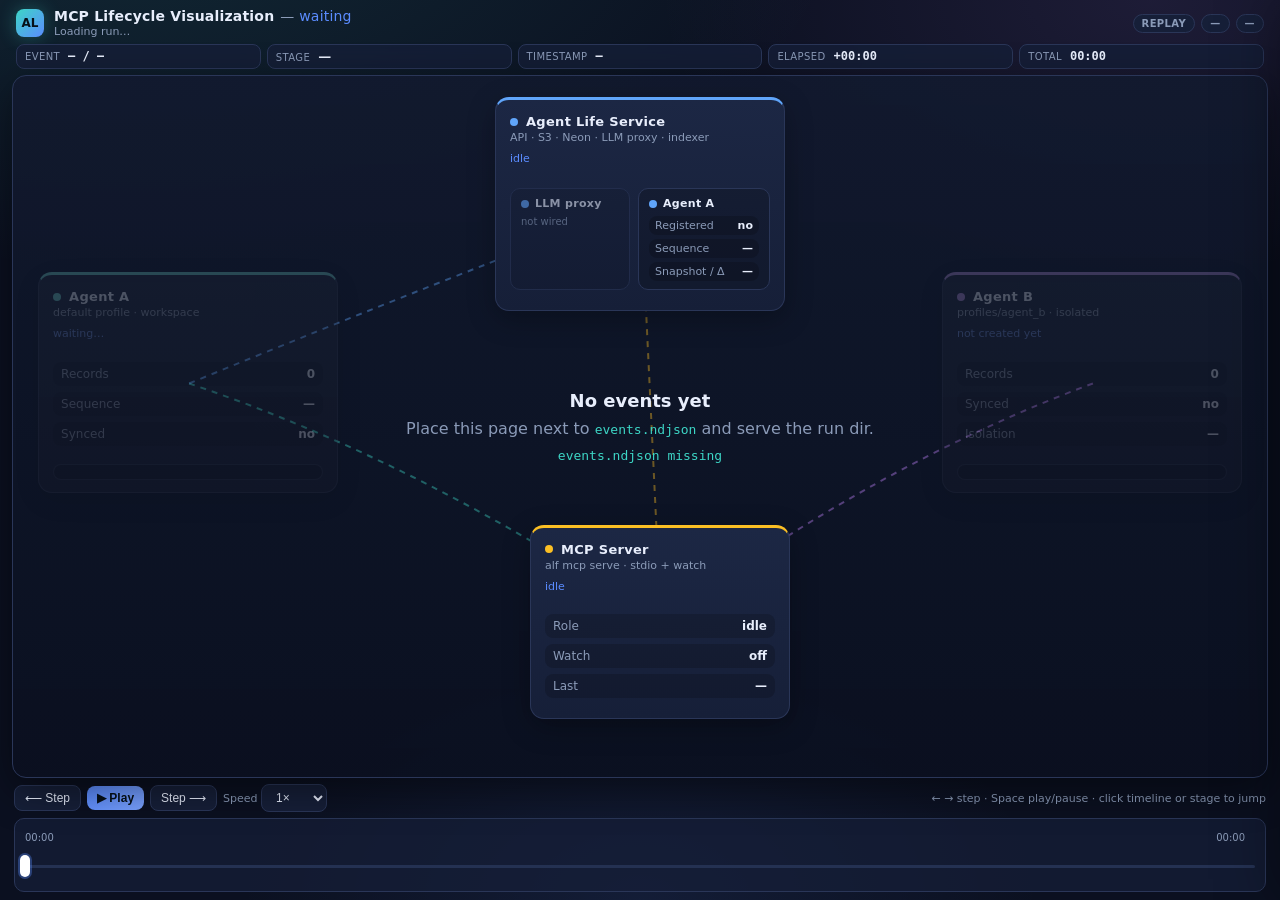
==== commit 99afcbab: "MCP server wp 6 code review" ====
--- a/tests/lifecycle/viz/index.html
+++ b/tests/lifecycle/viz/index.html
@@ -35,7 +35,7 @@
   html, body { margin: 0; height: 100%; background: var(--bg); color: var(--text); }
   body {
     display: grid;
-    grid-template-rows: auto auto 1fr auto;
+    grid-template-rows: auto 1fr auto;
     min-height: 100vh;
     background:
       radial-gradient(1200px 600px at 10% -10%, rgba(61,214,198,.12), transparent 60%),
@@ -43,27 +43,32 @@
       radial-gradient(800px 500px at 50% 100%, rgba(91,140,255,.10), transparent 50%),
       var(--bg);
   }
+  .topbar {
+    display: grid; gap: 6px;
+    padding: 8px 16px 6px;
+  }
   header {
-    display: flex; align-items: center; justify-content: space-between; gap: 16px;
-    padding: 16px 22px 8px; border-bottom: 1px solid transparent;
-  }
-  .brand { display: flex; align-items: center; gap: 12px; }
+    display: flex; align-items: center; justify-content: space-between; gap: 12px;
+    padding: 0; border-bottom: none;
+  }
+  .brand { display: flex; align-items: center; gap: 10px; min-width: 0; }
   .logo {
-    width: 36px; height: 36px; border-radius: 10px;
+    width: 28px; height: 28px; border-radius: 8px;
     background: linear-gradient(135deg, var(--agentA), var(--accent));
-    display: grid; place-items: center; font-weight: 800; color: #061018; font-size: 14px;
-    box-shadow: 0 0 24px rgba(61,214,198,.35);
-  }
-  .brand h1 { margin: 0; font-size: 16px; font-weight: 650; letter-spacing: .2px; }
+    display: grid; place-items: center; font-weight: 800; color: #061018; font-size: 12px;
+    box-shadow: 0 0 18px rgba(61,214,198,.3); flex: 0 0 auto;
+  }
+  .brand h1 { margin: 0; font-size: 14px; font-weight: 650; letter-spacing: .2px;
+    white-space: nowrap; overflow: hidden; text-overflow: ellipsis; }
   .brand h1 .phase {
     font-weight: 500; color: var(--accent); margin-left: 6px;
   }
   .brand h1 .phase::before { content: "— "; color: var(--muted); font-weight: 400; }
-  .brand p { margin: 2px 0 0; color: var(--muted); font-size: 12px; }
-  .badges { display: flex; gap: 8px; align-items: center; flex-wrap: wrap; }
+  .brand p { margin: 1px 0 0; color: var(--muted); font-size: 11px; }
+  .badges { display: flex; gap: 6px; align-items: center; flex-wrap: wrap; flex: 0 0 auto; }
   .badge {
-    font-size: 11px; font-weight: 600; letter-spacing: .4px; text-transform: uppercase;
-    padding: 4px 10px; border-radius: 999px; border: 1px solid var(--border);
+    font-size: 10px; font-weight: 600; letter-spacing: .4px; text-transform: uppercase;
+    padding: 3px 8px; border-radius: 999px; border: 1px solid var(--border);
     background: var(--panel); color: var(--muted);
   }
   .badge.live { color: #061018; background: var(--pass); border-color: transparent; animation: pulse 1.4s infinite; }
@@ -71,21 +76,23 @@
   @keyframes pulse { 0%,100%{ opacity:1 } 50%{ opacity:.55 } }
 
   .readout {
-    display: grid; grid-template-columns: repeat(5, minmax(0,1fr)); gap: 10px;
-    padding: 10px 22px 14px;
+    display: grid; grid-template-columns: repeat(5, minmax(0,1fr)); gap: 6px;
+    padding: 0;
   }
   .stat {
-    background: rgba(22,31,56,.85); border: 1px solid var(--border); border-radius: 12px;
-    padding: 10px 12px; backdrop-filter: blur(8px);
-  }
-  .stat .k { color: var(--muted); font-size: 11px; text-transform: uppercase; letter-spacing: .5px; }
-  .stat .v { margin-top: 4px; font-size: 15px; font-weight: 650; font-variant-numeric: tabular-nums; }
-  .stat .v.mono { font-family: ui-monospace, SFMono-Regular, Menlo, monospace; font-size: 13px; }
+    background: rgba(22,31,56,.85); border: 1px solid var(--border); border-radius: 8px;
+    padding: 4px 8px; backdrop-filter: blur(8px);
+    display: flex; align-items: baseline; gap: 8px;
+  }
+  .stat .k { color: var(--muted); font-size: 10px; text-transform: uppercase; letter-spacing: .4px; flex: 0 0 auto; }
+  .stat .v { margin-top: 0; font-size: 13px; font-weight: 650; font-variant-numeric: tabular-nums;
+    white-space: nowrap; overflow: hidden; text-overflow: ellipsis; }
+  .stat .v.mono { font-family: ui-monospace, SFMono-Regular, Menlo, monospace; font-size: 12px; }
 
   main {
-    position: relative; margin: 0 18px; border: 1px solid var(--border); border-radius: 18px;
+    position: relative; margin: 0 12px; border: 1px solid var(--border); border-radius: 14px;
     background: linear-gradient(180deg, rgba(18,26,47,.9), rgba(11,16,32,.95));
-    box-shadow: var(--shadow); overflow: hidden; min-height: 420px;
+    box-shadow: var(--shadow); overflow: hidden; min-height: 0;
   }
   #stage {
     position: absolute; inset: 0; width: 100%; height: 100%;
@@ -98,8 +105,14 @@
     box-shadow: 0 8px 28px rgba(0,0,0,.28);
   }
   .card.wide { width: 300px; }
-  .card.service-card { width: 480px; min-height: 180px; }
+  .card.service-card {
+    width: max-content;
+    max-width: calc(100% - 680px); /* leave gutters for Agent A/B cards */
+    min-width: 0;
+    min-height: 0;
+  }
   .card:hover { transform: translateY(-2px); box-shadow: 0 14px 36px rgba(0,0,0,.4); }
+  .card.service-card:hover { transform: translateX(-50%) translateY(-2px); }
   .card.active { border-color: rgba(255,255,255,.28); }
   .card.dim { opacity: .28; filter: grayscale(.4); pointer-events: none; }
   .card.born { opacity: 1; filter: none; pointer-events: auto; animation: birth .6s ease; }
@@ -152,6 +165,11 @@
     animation: mutPulse 1.1s ease;
   }
   .ws-row.hot .glyph { color: #fbbf24; }
+  .ws-row.mutated {
+    /* static annotation after the pulse — no animation */
+    color: #e8d9a0;
+  }
+  .ws-row.mutated .glyph { color: #fbbf24; }
   .ws-row .mut {
     margin-left: auto; flex: 0 0 auto; font-size: 9px; font-weight: 700;
     color: #fbbf24; text-transform: uppercase; letter-spacing: .3px;
@@ -160,11 +178,14 @@
     0% { background: rgba(251,191,36,.35); }
     100% { background: rgba(251,191,36,.14); }
   }
-  .agent-panels { display: grid; gap: 8px; grid-template-columns: 1fr; }
-  .agent-panels.two { grid-template-columns: 1fr 1fr; }
+  .agent-panels { display: contents; }
   .agent-panel {
     padding: 8px 10px; border-radius: 10px; background: rgba(0,0,0,.2);
     border: 1px solid var(--border);
+    flex: 0 1 auto;
+    width: max-content;
+    max-width: 220px;
+    min-width: 132px;
   }
   .agent-panel.hidden { display: none; }
   .agent-panel h3 {
@@ -174,26 +195,50 @@
   .agent-panel.a h3 .dot { background: var(--agentA); }
   .agent-panel.b h3 .dot { background: var(--agentB); }
   .agent-panel .panel-metrics { display: grid; gap: 4px; }
-  .agent-panel .panel-metrics .metric { padding: 3px 6px; font-size: 11px; }
-
+  .agent-panel .panel-metrics .metric {
+    padding: 3px 6px; font-size: 11px; white-space: nowrap; gap: 10px;
+  }
+  .agent-panel .panel-metrics .metric.flash {
+    animation: metricFlash .85s ease;
+  }
+  @keyframes metricFlash {
+    0% { background: rgba(96,165,250,.45); box-shadow: 0 0 0 1px rgba(96,165,250,.5); }
+    100% { background: rgba(0,0,0,.18); box-shadow: none; }
+  }
+
+  /* Content-sized row: each child is only as wide as its content needs. */
   .service-body {
-    display: grid;
-    grid-template-columns: minmax(0, 1.15fr) minmax(0, 1fr);
-    gap: 10px;
+    display: flex;
+    flex-direction: row;
+    flex-wrap: nowrap;
+    align-items: stretch;
+    gap: 8px;
     margin-top: 10px;
-    align-items: start;
-  }
-  .service-body .llm-proxy { margin-top: 0; min-width: 0; }
-  .service-body .agent-panels { margin-top: 0; min-width: 0; }
-
-  /* Layout: Service top-center · MCP center · Agent A left · Agent B right
-     Use calc() centering (not transform) so hover/birth animations stay intact. */
+    width: max-content;
+    max-width: 100%;
+  }
+  .service-body .llm-proxy {
+    margin-top: 0;
+    flex: 0 1 auto;
+    width: max-content;
+    min-width: 120px;
+    max-width: 180px; /* idle / meta-only */
+  }
+  .service-body .llm-proxy.hot {
+    max-width: 300px; /* room for prompt/reply bubbles */
+  }
+
+  /* Layout: Service top-center, width from content; Agents left/right. */
   #service {
-    left: calc(50% - 240px); top: 3%;
+    left: 50%;
+    right: auto;
+    transform: translateX(-50%);
+    top: 3%;
     border-top: 3px solid var(--service);
   }
+  #service.born { animation: none; }
   #mcp {
-    left: calc(50% - 110px); top: 48%;
+    left: calc(50% - 110px); top: 64%;
     border-top: 3px solid var(--mcp);
   }
   #agentA { left: 2%; top: 28%; border-top: 3px solid var(--agentA); }
@@ -245,9 +290,12 @@
   }
   .llm-proxy h3 .dot { background: #60a5fa; }
   .llm-proxy .llm-meta {
-    font-size: 10px; color: var(--muted); margin-bottom: 6px;
+    font-size: 10px; color: var(--muted); margin-bottom: 0;
     font-variant-numeric: tabular-nums;
-  }
+    overflow: hidden; text-overflow: ellipsis; white-space: nowrap;
+    max-width: 100%;
+  }
+  .llm-proxy.hot .llm-meta { margin-bottom: 6px; white-space: normal; }
   .llm-bubble {
     font-size: 10.5px; line-height: 1.35; padding: 6px 8px; border-radius: 8px;
     margin-top: 5px; white-space: pre-wrap; word-break: break-word;
@@ -284,11 +332,15 @@
   }
 
   .event-toast {
-    position: absolute; left: 50%; bottom: 16px; transform: translateX(-50%);
-    max-width: min(720px, 90%); padding: 8px 14px; border-radius: 10px;
-    background: rgba(12,18,34,.92); border: 1px solid var(--border);
-    color: var(--muted); font-size: 12px; z-index: 6;
-    backdrop-filter: blur(8px);
+    justify-self: center; align-self: center;
+    max-width: min(720px, 70%); padding: 4px 12px; border-radius: 8px;
+    background: rgba(12,18,34,.88); border: 1px solid var(--border);
+    color: var(--muted); font-size: 11px; line-height: 1.35;
+    white-space: nowrap; overflow: hidden; text-overflow: ellipsis;
+    text-align: center; z-index: 2; pointer-events: none;
+  }
+  .event-toast:empty, .event-toast[hidden] {
+    visibility: hidden;
   }
   .event-toast strong { color: var(--text); }
 
@@ -321,14 +373,14 @@
   .icon-btn:hover { border-color: var(--accent); }
 
   footer.transport {
-    padding: 12px 22px 18px; display: grid; gap: 10px;
+    padding: 6px 14px 8px; display: grid; gap: 6px;
   }
   .controls {
-    display: flex; align-items: center; gap: 8px; flex-wrap: wrap;
+    display: flex; align-items: center; gap: 6px; flex-wrap: wrap;
   }
   .controls button, .controls select {
     background: var(--panel); color: var(--text); border: 1px solid var(--border);
-    border-radius: 10px; padding: 8px 12px; font-size: 13px; cursor: pointer;
+    border-radius: 8px; padding: 5px 10px; font-size: 12px; cursor: pointer;
   }
   .controls button:hover { border-color: var(--accent); }
   .controls button.primary {
@@ -337,18 +389,24 @@
   }
   .controls .spacer { flex: 1; }
   .timeline-wrap {
-    background: rgba(22,31,56,.7); border: 1px solid var(--border); border-radius: 14px;
-    padding: 12px 14px 10px;
+    background: rgba(22,31,56,.7); border: 1px solid var(--border); border-radius: 10px;
+    padding: 6px 10px 6px;
   }
   .timeline-meta {
-    display: flex; justify-content: space-between; color: var(--muted); font-size: 11px;
-    margin-bottom: 8px; font-variant-numeric: tabular-nums;
-  }
+    display: grid;
+    grid-template-columns: auto 1fr auto;
+    align-items: center; gap: 10px;
+    color: var(--muted); font-size: 10px;
+    margin-bottom: 4px; font-variant-numeric: tabular-nums;
+    min-height: 24px;
+  }
+  .timeline-meta #tlStart { justify-self: start; }
+  .timeline-meta #tlEnd { justify-self: end; }
   .timeline {
-    position: relative; height: 44px; user-select: none; cursor: pointer;
+    position: relative; height: 28px; user-select: none; cursor: pointer;
   }
   .timeline .track {
-    position: absolute; left: 0; right: 0; top: 18px; height: 4px;
+    position: absolute; left: 0; right: 0; top: 12px; height: 3px;
     background: #243152; border-radius: 999px; overflow: hidden;
   }
   .timeline .fill {
@@ -356,25 +414,25 @@
   }
   .timeline .ticks { position: absolute; inset: 0; }
   .timeline .tick {
-    position: absolute; top: 14px; width: 2px; height: 12px; background: rgba(255,255,255,.18);
+    position: absolute; top: 8px; width: 2px; height: 10px; background: rgba(255,255,255,.18);
     transform: translateX(-1px);
   }
   .timeline .tick.stage {
-    top: 8px; height: 24px; width: 3px; background: rgba(91,140,255,.55); border-radius: 2px;
+    top: 4px; height: 18px; width: 3px; background: rgba(91,140,255,.55); border-radius: 2px;
   }
   .timeline .tick.pass { background: var(--pass); }
   .timeline .tick.fail { background: var(--fail); }
   .timeline .tick.skip { background: var(--skip); }
   .timeline .playhead {
-    position: absolute; top: 6px; width: 14px; height: 28px; margin-left: -7px;
-    border-radius: 7px; background: white; box-shadow: 0 0 0 3px rgba(91,140,255,.35);
+    position: absolute; top: 2px; width: 10px; height: 22px; margin-left: -5px;
+    border-radius: 5px; background: white; box-shadow: 0 0 0 2px rgba(91,140,255,.35);
     pointer-events: none;
   }
   .stage-rail {
-    display: flex; gap: 4px; overflow-x: auto; padding-bottom: 2px;
+    display: flex; gap: 3px; overflow-x: auto; padding: 4px 0 0;
   }
   .stage-pill {
-    flex: 0 0 auto; font-size: 11px; padding: 4px 8px; border-radius: 8px;
+    flex: 0 0 auto; font-size: 10px; padding: 2px 7px; border-radius: 6px;
     border: 1px solid var(--border); color: var(--muted); background: transparent; cursor: pointer;
   }
   .stage-pill.current { color: #061018; background: var(--accent); border-color: transparent; font-weight: 700; }
@@ -392,28 +450,30 @@
 </style>
 </head>
 <body>
-<header>
-  <div class="brand">
-    <div class="logo">AL</div>
-    <div>
-      <h1>MCP Lifecycle Visualization<span class="phase" id="titlePhase">waiting</span></h1>
-      <p id="runMeta">Loading run…</p>
+<div class="topbar">
+  <header>
+    <div class="brand">
+      <div class="logo">AL</div>
+      <div>
+        <h1>MCP Lifecycle Visualization<span class="phase" id="titlePhase">waiting</span></h1>
+        <p id="runMeta">Loading run…</p>
+      </div>
     </div>
-  </div>
-  <div class="badges">
-    <span class="badge" id="modeBadge">REPLAY</span>
-    <span class="badge" id="frameworkBadge">—</span>
-    <span class="badge" id="tierBadge">—</span>
-  </div>
-</header>
-
-<section class="readout" aria-label="Playback position">
-  <div class="stat"><div class="k">Event</div><div class="v mono" id="statEvent">— / —</div></div>
-  <div class="stat"><div class="k">Stage</div><div class="v" id="statStage">—</div></div>
-  <div class="stat"><div class="k">Timestamp</div><div class="v mono" id="statTime">—</div></div>
-  <div class="stat"><div class="k">Elapsed</div><div class="v mono" id="statElapsed">+00:00</div></div>
-  <div class="stat"><div class="k">Total duration</div><div class="v mono" id="statTotal">00:00</div></div>
-</section>
+    <div class="badges">
+      <span class="badge" id="modeBadge">REPLAY</span>
+      <span class="badge" id="frameworkBadge">—</span>
+      <span class="badge" id="tierBadge">—</span>
+    </div>
+  </header>
+
+  <section class="readout" aria-label="Playback position">
+    <div class="stat"><div class="k">Event</div><div class="v mono" id="statEvent">— / —</div></div>
+    <div class="stat"><div class="k">Stage</div><div class="v" id="statStage">—</div></div>
+    <div class="stat"><div class="k">Timestamp</div><div class="v mono" id="statTime">—</div></div>
+    <div class="stat"><div class="k">Elapsed</div><div class="v mono" id="statElapsed">+00:00</div></div>
+    <div class="stat"><div class="k">Total</div><div class="v mono" id="statTotal">00:00</div></div>
+  </section>
+</div>
 
 <main id="main">
   <div class="empty" id="emptyState">
@@ -500,8 +560,6 @@
   <div class="edge-label" id="label-b-m" data-edge="b-m"></div>
   <div class="edge-label" id="label-m-s" data-edge="m-s"></div>
   <div class="edge-label" id="label-a-s" data-edge="a-s"></div>
-
-  <div class="event-toast" id="toast" hidden></div>
 </main>
 
 <aside class="drawer" id="drawer" aria-hidden="true">
@@ -532,7 +590,7 @@
   <div class="timeline-wrap">
     <div class="timeline-meta">
       <span id="tlStart">00:00</span>
-      <span id="tlPos">playhead at +00:00</span>
+      <div class="event-toast" id="toast" hidden></div>
       <span id="tlEnd">00:00</span>
     </div>
     <div class="timeline" id="timeline" role="slider" aria-valuemin="0" aria-valuemax="0" aria-valuenow="0">
@@ -540,7 +598,7 @@
       <div class="ticks" id="tlTicks"></div>
       <div class="playhead" id="tlHead"></div>
     </div>
-    <div class="stage-rail" id="stageRail" style="margin-top:10px"></div>
+    <div class="stage-rail" id="stageRail"></div>
   </div>
 </footer>
 
@@ -643,7 +701,7 @@
     statElapsed: $("statElapsed"), statTotal: $("statTotal"),
     btnPlay: $("btnPlay"), btnBack: $("btnBack"), btnFwd: $("btnFwd"), speed: $("speed"),
     timeline: $("timeline"), tlFill: $("tlFill"), tlTicks: $("tlTicks"), tlHead: $("tlHead"),
-    tlStart: $("tlStart"), tlEnd: $("tlEnd"), tlPos: $("tlPos"), stageRail: $("stageRail"),
+    tlStart: $("tlStart"), tlEnd: $("tlEnd"), stageRail: $("stageRail"),
     drawer: $("drawer"), drawerTitle: $("drawerTitle"), drawerBody: $("drawerBody"),
   };
 
@@ -1005,7 +1063,7 @@
       const llm = S.subsystems.service.llm;
       if (llm) { llm.prompt = null; llm.response = null; }
     }
-    renderSubsystems();
+    renderSubsystems(false);
     updateTitlePhase(S.currentStage);
     if (onLlm) scheduleLlmContentClear();
   }
@@ -1107,7 +1165,7 @@
     return null;
   }
 
-  function renderWorkspace(elId, agent) {
+  function renderWorkspace(elId, agent, flashMuts) {
     const el = $(elId);
     if (!el) return;
     const root = agent.root || "workspace";
@@ -1122,20 +1180,38 @@
         seen.add(m.path);
       }
     }
+    // Only pulse when this step actually changed the mutation set — sticky
+    // SEED/WATCH annotations must not re-animate on every later hop.
+    const sig = JSON.stringify(mutList.map(m => [m.path, m.op, m.note]));
+    const changed = sig !== (agent._mutSig || "");
+    agent._mutSig = sig;
+    const pulse = !!(flashMuts && changed && mutList.length);
     const rows = files.map(f => {
       const mut = matchMutation(f.path, muts);
       const glyph = f.kind === "dir" ? "📁" : (f.kind === "db" ? "🗄" : "📄");
-      const hot = mut ? " hot" : "";
+      let cls = "ws-row";
+      if (mut) cls += pulse ? " hot" : " mutated";
       const tag = mut ? `<span class="mut">${escapeHtml(mut.op || "write")}</span>` : "";
-      return `<div class="ws-row${hot}" title="${escapeHtml(mut?.note || f.path)}">` +
+      return `<div class="${cls}" title="${escapeHtml(mut?.note || f.path)}">` +
              `<span class="glyph">${glyph}</span>` +
              `<span class="path">${escapeHtml(f.path)}</span>${tag}</div>`;
     }).join("");
     el.innerHTML = `<div class="ws-title">${escapeHtml(root)}</div>${rows ||
       `<div class="ws-row"><span class="path">(empty)</span></div>`}`;
-  }
-
-  function renderSubsystems() {
+    if (pulse) {
+      el.querySelectorAll(".ws-row.hot").forEach(row => {
+        const onEnd = () => {
+          row.classList.remove("hot");
+          row.classList.add("mutated");
+          row.removeEventListener("animationend", onEnd);
+        };
+        row.addEventListener("animationend", onEnd);
+      });
+    }
+  }
+
+  function renderSubsystems(flashMetrics) {
+    const doFlash = !!flashMetrics;
     const A = S.subsystems.agentA, B = S.subsystems.agentB, M = S.subsystems.mcp, Sv = S.subsystems.service;
     const aCard = $("agentA"), bCard = $("agentB");
     aCard.classList.toggle("dim", !A.born);
@@ -1147,13 +1223,13 @@
     $("aSeq").textContent = A.seq == null ? "—" : A.seq;
     $("aSynced").textContent = A.synced ? "yes" : "no";
     $("aChips").innerHTML = (A.markers || []).slice(0, 4).map(m => `<span class="chip">${m}</span>`).join("");
-    renderWorkspace("aWs", A);
+    renderWorkspace("aWs", A, doFlash);
     $("bActivity").textContent = B.activity || (B.born ? "ready" : "not created yet");
     $("bRecords").textContent = B.records ?? 0;
     $("bSynced").textContent = B.synced ? "yes" : "no";
     $("bIso").textContent = B.isolation || "—";
     $("bChips").innerHTML = (B.markers || []).slice(0, 4).map(m => `<span class="chip">${m}</span>`).join("");
-    renderWorkspace("bWs", B);
+    renderWorkspace("bWs", B, doFlash);
     $("mActivity").textContent = M.activity || M.role || "idle";
     $("mRole").textContent = M.role || "idle";
     $("mWatch").textContent = M.active ? `on (${M.watch_sources || 0})` : "off";
@@ -1164,17 +1240,16 @@
     const aP = (Sv.agents && Sv.agents.A) || {};
     const bP = (Sv.agents && Sv.agents.B) || {};
     $("sActivity").textContent = Sv.activity || (Sv.llm_proxy ? "LLM proxy ready" : "idle");
-    $("sAReg").textContent = (aP.registered || Sv.registered) ? "yes" : "no";
-    $("sASeq").textContent = (aP.seq != null ? aP.seq : Sv.latest_sequence) ?? "—";
+    setMetric("sAReg", (aP.registered || Sv.registered) ? "yes" : "no", doFlash);
+    setMetric("sASeq", (aP.seq != null ? aP.seq : Sv.latest_sequence) ?? "—", doFlash);
     const aSnap = aP.snapshot || Sv.snapshot;
     const aDeltas = aP.deltas != null ? aP.deltas : (Sv.deltas ?? 0);
-    $("sASnap").textContent = aSnap ? `snap + ${aDeltas}Δ` : (aDeltas ? `${aDeltas}Δ` : "—");
+    setMetric("sASnap", aSnap ? `snap + ${aDeltas}Δ` : (aDeltas ? `${aDeltas}Δ` : "—"), doFlash);
     const showB = !!(bP.visible || Sv.agent_b_registered || B.born);
     $("svcPanelB").classList.toggle("hidden", !showB);
-    document.querySelector(".agent-panels")?.classList.toggle("two", showB);
-    $("sBReg").textContent = (bP.registered || Sv.agent_b_registered) ? "yes" : "no";
-    $("sBSeq").textContent = bP.seq != null ? bP.seq : "—";
-    $("sBSnap").textContent = bP.snapshot ? `snap + ${bP.deltas || 0}Δ` : (bP.deltas ? `${bP.deltas}Δ` : "—");
+    setMetric("sBReg", (bP.registered || Sv.agent_b_registered) ? "yes" : "no", doFlash);
+    setMetric("sBSeq", bP.seq != null ? bP.seq : "—", doFlash);
+    setMetric("sBSnap", bP.snapshot ? `snap + ${bP.deltas || 0}Δ` : (bP.deltas ? `${bP.deltas}Δ` : "—"), doFlash);
 
     // LLM proxy panel — conversation content lives here, not only on the edge.
     renderLlmProxyPanel();
@@ -1184,6 +1259,37 @@
     if (showB && bP.id) schips.push(`B ${String(bP.id).slice(0, 8)}…`);
     $("sChips").innerHTML = schips.map(t => `<span class="chip">${t}</span>`).join("");
     renderStageRail();
+    // Service card width follows content — redraw connectors after layout settles.
+    requestAnimationFrame(() => drawEdges());
+  }
+
+  function clearMetricFlashes() {
+    document.querySelectorAll(".agent-panel .metric.flash").forEach(row => {
+      row.classList.remove("flash");
+    });
+  }
+
+  function setMetric(id, next, doFlash) {
+    const el = $(id);
+    if (!el) return;
+    const text = next == null ? "—" : String(next);
+    const prev = el.textContent;
+    if (prev === text) return;
+    el.textContent = text;
+    const row = el.closest(".metric");
+    if (!row || !doFlash) {
+      if (row) row.classList.remove("flash");
+      return;
+    }
+    row.classList.remove("flash");
+    void row.offsetWidth;
+    row.classList.add("flash");
+    const onEnd = (ev) => {
+      if (ev.target !== row) return;
+      row.classList.remove("flash");
+      row.removeEventListener("animationend", onEnd);
+    };
+    row.addEventListener("animationend", onEnd);
   }
 
   function renderLlmProxyPanel() {
@@ -1299,7 +1405,6 @@
     els.statStage.textContent = stage;
     els.statTime.textContent = abs;
     els.statElapsed.textContent = fmtElapsed(elapsed);
-    els.tlPos.textContent = `playhead at ${fmtElapsed(elapsed)}`;
     els.timeline.setAttribute("aria-valuenow", String(Math.max(0, idx)));
     updateTitlePhase(evStageId || S.currentStage);
     renderStageRail();
@@ -1347,12 +1452,13 @@
     // Rewind / jump: recompute exact state from [0..clamped]
     if (clamped < S.index || clamped - S.index > 1 || !animate) {
       S.index = clamped;
+      clearMetricFlashes();
       if (clamped < 0) {
         S.subsystems = state0();
         S.stageStatus = {};
         S.currentStage = "";
         clearEdgeLabels();
-        renderSubsystems();
+        renderSubsystems(false);
         updateTitlePhase("");
       } else {
         recompute(clamped);
@@ -1360,10 +1466,10 @@
       updatePlayhead();
       return;
     }
-    // Single step forward with animation
+    // Single step forward with animation — flash only fields that change on this hop.
     S.index = clamped;
     applyEvent(S.events[clamped], true);
-    renderSubsystems();
+    renderSubsystems(true);
     updatePlayhead();
   }
 
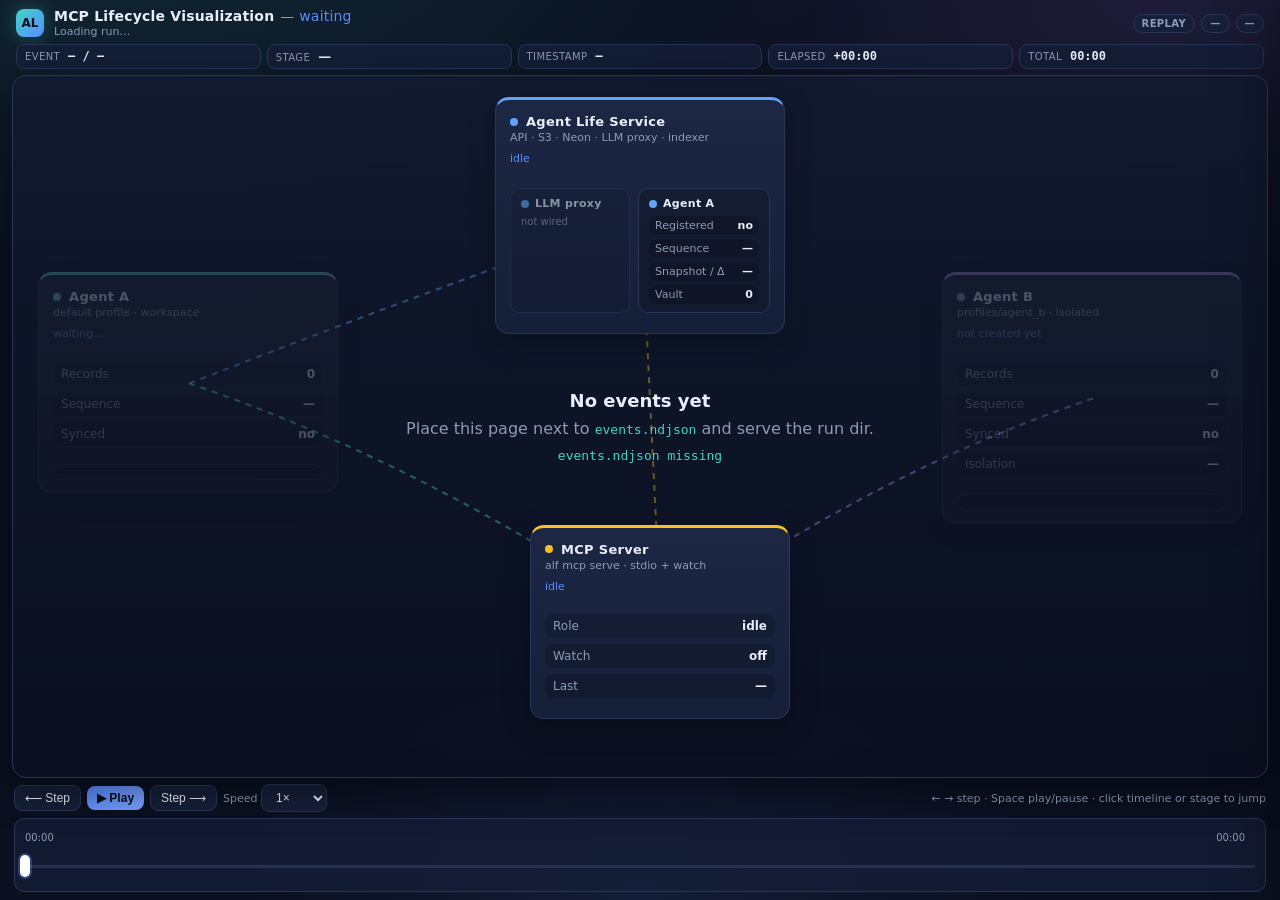
==== commit 039eebeb: "Lifecycle test improvements" ====
--- a/tests/lifecycle/viz/index.html
+++ b/tests/lifecycle/viz/index.html
@@ -528,6 +528,7 @@
             <div class="metric"><span>Registered</span><span id="sAReg">no</span></div>
             <div class="metric"><span>Sequence</span><span id="sASeq">—</span></div>
             <div class="metric"><span>Snapshot / Δ</span><span id="sASnap">—</span></div>
+            <div class="metric"><span>Vault</span><span id="sAVault">0</span></div>
           </div>
         </div>
         <div class="agent-panel b hidden" id="svcPanelB">
@@ -536,6 +537,7 @@
             <div class="metric"><span>Registered</span><span id="sBReg">no</span></div>
             <div class="metric"><span>Sequence</span><span id="sBSeq">—</span></div>
             <div class="metric"><span>Snapshot / Δ</span><span id="sBSnap">—</span></div>
+            <div class="metric"><span>Vault</span><span id="sBVault">0</span></div>
           </div>
         </div>
       </div>
@@ -549,6 +551,7 @@
     <div class="activity" id="bActivity">not created yet</div>
     <div class="metrics">
       <div class="metric"><span>Records</span><span id="bRecords">0</span></div>
+      <div class="metric"><span>Sequence</span><span id="bSeq">—</span></div>
       <div class="metric"><span>Synced</span><span id="bSynced">no</span></div>
       <div class="metric"><span>Isolation</span><span id="bIso">—</span></div>
     </div>
@@ -628,6 +631,7 @@
     z14: "Z14 · Curated in-place memory delta shapes",
     z15: "Z15 · MCP LLM gate — agent drives sync/vault",
     z16: "Z16 · Watch loop auto-sync → backend deltas",
+    z17: "Z17 · Multi-agent watch — both loops + vault round-trip",
   };
 
   const WS_DEFAULT_A = [
@@ -650,8 +654,8 @@
               activity: "waiting…", turns: [], last_turn: null,
               workspace: WS_DEFAULT_A.map(x => ({ ...x })),
               mutations: [], root: "~/.hermes" },
-    agentB: { born: false, records: 0, synced: false, markers: [], isolation: "—",
-              activity: "not created yet",
+    agentB: { born: false, records: 0, seq: null, synced: false, markers: [], vault: [],
+              isolation: "—", activity: "not created yet",
               workspace: WS_DEFAULT_B.map(x => ({ ...x })),
               mutations: [], root: "profiles/agent_b" },
     mcp: { role: "idle", active: false, watch_sources: 0, last: "—", tools: [],
@@ -662,8 +666,10 @@
       llm: { phase: null, turn: null, of: null, type: null, marker: null,
              prompt: null, response: null },
       agents: {
-        A: { registered: false, seq: null, snapshot: false, deltas: 0, id: null },
-        B: { registered: false, seq: null, snapshot: false, deltas: 0, id: null, visible: false },
+        A: { registered: false, seq: null, snapshot: false, deltas: 0, id: null,
+             vault_keys: 0, vault_labels: [] },
+        B: { registered: false, seq: null, snapshot: false, deltas: 0, id: null,
+             visible: false, vault_keys: 0, vault_labels: [] },
       },
     },
   });
@@ -971,10 +977,13 @@
     const patch = ev.patch || {};
     const kind = patch.packet || "";
     const snip = llmSnippetFrom(ev);
+    const watchHop = (fromId) => ({
+      from: fromId, to: "mcp", label: "watch Δ", color: "var(--packet-watch)",
+      next: { from: "mcp", to: "service", label: "auto sync", color: "var(--packet-delta)" },
+    });
     const map = {
       snapshot: { from: "mcp", to: "service", label: "PUT snapshot", color: "var(--packet-snapshot)" },
       delta: { from: "mcp", to: "service", label: "PUT delta", color: "var(--packet-delta)" },
-      "watch-delta": { from: "agentA", to: "mcp", label: "watch Δ", color: "var(--packet-watch)", next: { from: "mcp", to: "service", label: "auto sync", color: "var(--packet-delta)" } },
       "tool-call": { from: "agentA", to: "mcp", label: "mcp_alf_*", color: "var(--packet-tool)", next: { from: "mcp", to: "service", label: "sync", color: "var(--packet-snapshot)" } },
       "mcp-sync": { from: "mcp", to: "service", label: "MCP sync", color: "var(--packet-tool)" },
       register: { from: "mcp", to: "service", label: "POST /agents", color: "var(--packet-register)" },
@@ -991,10 +1000,20 @@
         snippet: snip,
       },
     };
+    if (kind === "watch-delta") {
+      if (ev.subsystem === "agentB") return watchHop("agentB");
+      if (ev.subsystem === "agentA") return watchHop("agentA");
+      // mcp/service summaries: only the uplink, don't invent an Agent A source
+      return { from: "mcp", to: "service", label: "auto sync", color: "var(--packet-delta)" };
+    }
     if (kind && map[kind]) return map[kind];
     if (ev.kind === "flow") {
       const a = (ev.arrows || "").toLowerCase();
-      if (a.includes("watch")) return map["watch-delta"];
+      if (a.includes("2×") || a.includes("both") || (a.includes("a,b") && a.includes("watch"))) {
+        // Multi-agent watch intro — no single hop
+        return null;
+      }
+      if (a.includes("watch")) return watchHop("agentA");
       if (a.includes("mcp_alf") || a.includes("mcp serve")) return map["tool-call"];
       if (a.includes("llm proxy") || a.includes("prompts")) return map["llm-prompt"];
       if (a.includes("snapshot") || a.includes("post /v1/agents")) return map.snapshot;
@@ -1097,10 +1116,48 @@
           agents.B.registered = true;
           if (p.packet === "snapshot") agents.B.snapshot = true;
         }
-        if (p.agents) mergePatch(agents, p.agents);
+        if (p.agents) {
+          const prevVault = {
+            A: { labels: [...((agents.A && agents.A.vault_labels) || [])],
+                 keys: (agents.A && agents.A.vault_keys) || 0 },
+            B: { labels: [...((agents.B && agents.B.vault_labels) || [])],
+                 keys: (agents.B && agents.B.vault_keys) || 0 },
+          };
+          mergePatch(agents, p.agents);
+          // Keep Agent A/B cards' Sequence in sync when only the Service
+          // panel was patched (final Z17 summary, older event streams).
+          if (p.agents.A && p.agents.A.seq != null) S.subsystems.agentA.seq = p.agents.A.seq;
+          if (p.agents.B && p.agents.B.seq != null) S.subsystems.agentB.seq = p.agents.B.seq;
+          for (const k of ["A", "B"]) {
+            const ap = p.agents[k];
+            if (!ap || !agents[k]) continue;
+            const labels = [...new Set([
+              ...prevVault[k].labels,
+              ...(Array.isArray(ap.vault_labels) ? ap.vault_labels : []),
+              ...(Array.isArray(agents[k].vault_labels) ? agents[k].vault_labels : []),
+            ])];
+            if (labels.length) agents[k].vault_labels = labels;
+            agents[k].vault_keys = Math.max(
+              prevVault[k].keys,
+              ap.vault_keys != null ? ap.vault_keys : 0,
+              labels.length);
+          }
+        }
       }
       // Mirror Agent A turn text into the Service LLM proxy panel when the
       // service patch didn't carry an explicit llm blob (older / backfilled runs).
+      if (ev.subsystem === "agentA" || ev.subsystem === "agentB") {
+        const p = ev.patch || {};
+        if (Array.isArray(p.vault) && p.vault.length) {
+          const key = ev.subsystem === "agentB" ? "B" : "A";
+          const agents = S.subsystems.service.agents || (S.subsystems.service.agents = { A: {}, B: {} });
+          if (!agents[key]) agents[key] = {};
+          const labels = [...new Set([...(agents[key].vault_labels || []), ...p.vault])];
+          agents[key].vault_labels = labels;
+          agents[key].vault_keys = Math.max(agents[key].vault_keys || 0, labels.length);
+          if (key === "B") agents[key].visible = true;
+        }
+      }
       if (ev.subsystem === "agentA") {
         const lt = (ev.patch || {}).last_turn;
         if (lt && (lt.prompt || lt.response)) {
@@ -1226,6 +1283,7 @@
     renderWorkspace("aWs", A, doFlash);
     $("bActivity").textContent = B.activity || (B.born ? "ready" : "not created yet");
     $("bRecords").textContent = B.records ?? 0;
+    $("bSeq").textContent = B.seq == null ? "—" : B.seq;
     $("bSynced").textContent = B.synced ? "yes" : "no";
     $("bIso").textContent = B.isolation || "—";
     $("bChips").innerHTML = (B.markers || []).slice(0, 4).map(m => `<span class="chip">${m}</span>`).join("");
@@ -1245,11 +1303,13 @@
     const aSnap = aP.snapshot || Sv.snapshot;
     const aDeltas = aP.deltas != null ? aP.deltas : (Sv.deltas ?? 0);
     setMetric("sASnap", aSnap ? `snap + ${aDeltas}Δ` : (aDeltas ? `${aDeltas}Δ` : "—"), doFlash);
+    setMetric("sAVault", fmtVaultKeys(aP.vault_keys), doFlash);
     const showB = !!(bP.visible || Sv.agent_b_registered || B.born);
     $("svcPanelB").classList.toggle("hidden", !showB);
     setMetric("sBReg", (bP.registered || Sv.agent_b_registered) ? "yes" : "no", doFlash);
     setMetric("sBSeq", bP.seq != null ? bP.seq : "—", doFlash);
     setMetric("sBSnap", bP.snapshot ? `snap + ${bP.deltas || 0}Δ` : (bP.deltas ? `${bP.deltas}Δ` : "—"), doFlash);
+    setMetric("sBVault", fmtVaultKeys(bP.vault_keys), doFlash);
 
     // LLM proxy panel — conversation content lives here, not only on the edge.
     renderLlmProxyPanel();
@@ -1267,6 +1327,12 @@
     document.querySelectorAll(".agent-panel .metric.flash").forEach(row => {
       row.classList.remove("flash");
     });
+  }
+
+  function fmtVaultKeys(n) {
+    const c = n == null ? 0 : Number(n) || 0;
+    if (c <= 0) return "0";
+    return c === 1 ? "1 key" : `${c} keys`;
   }
 
   function setMetric(id, next, doFlash) {
